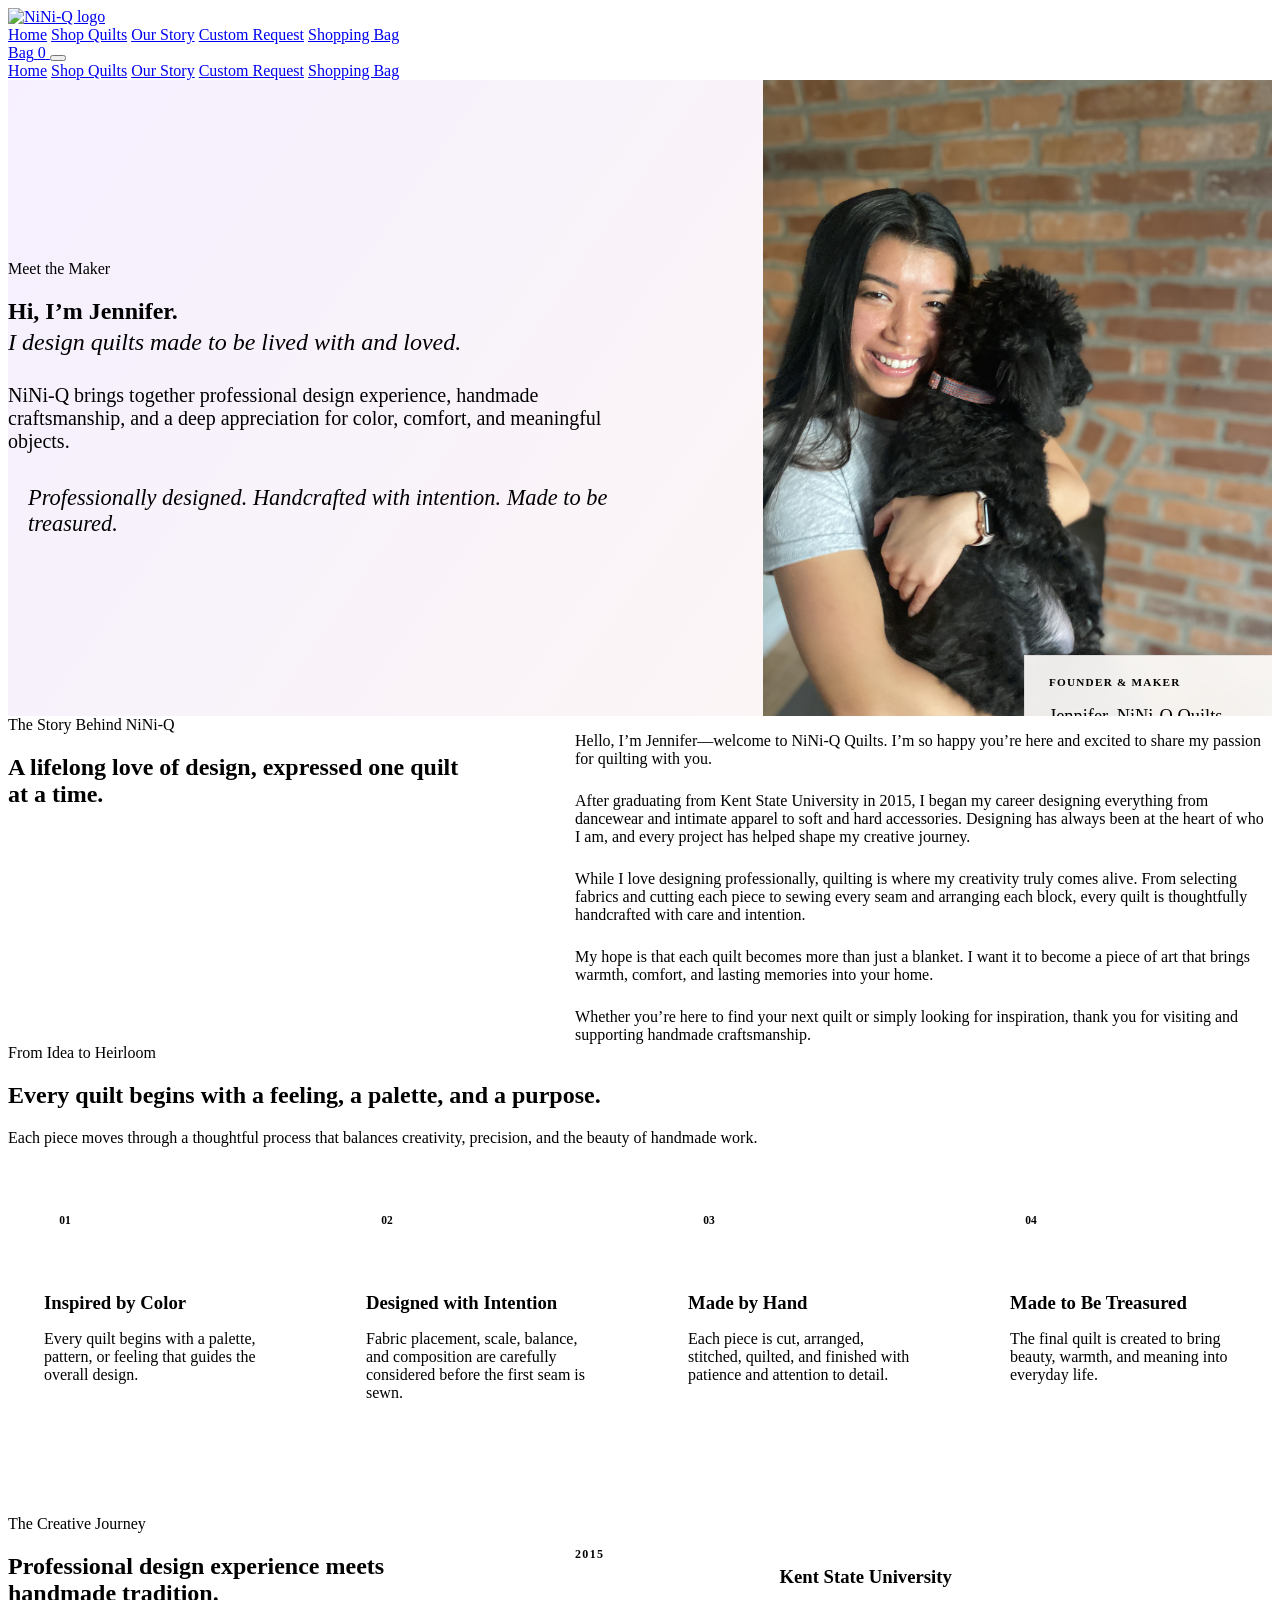
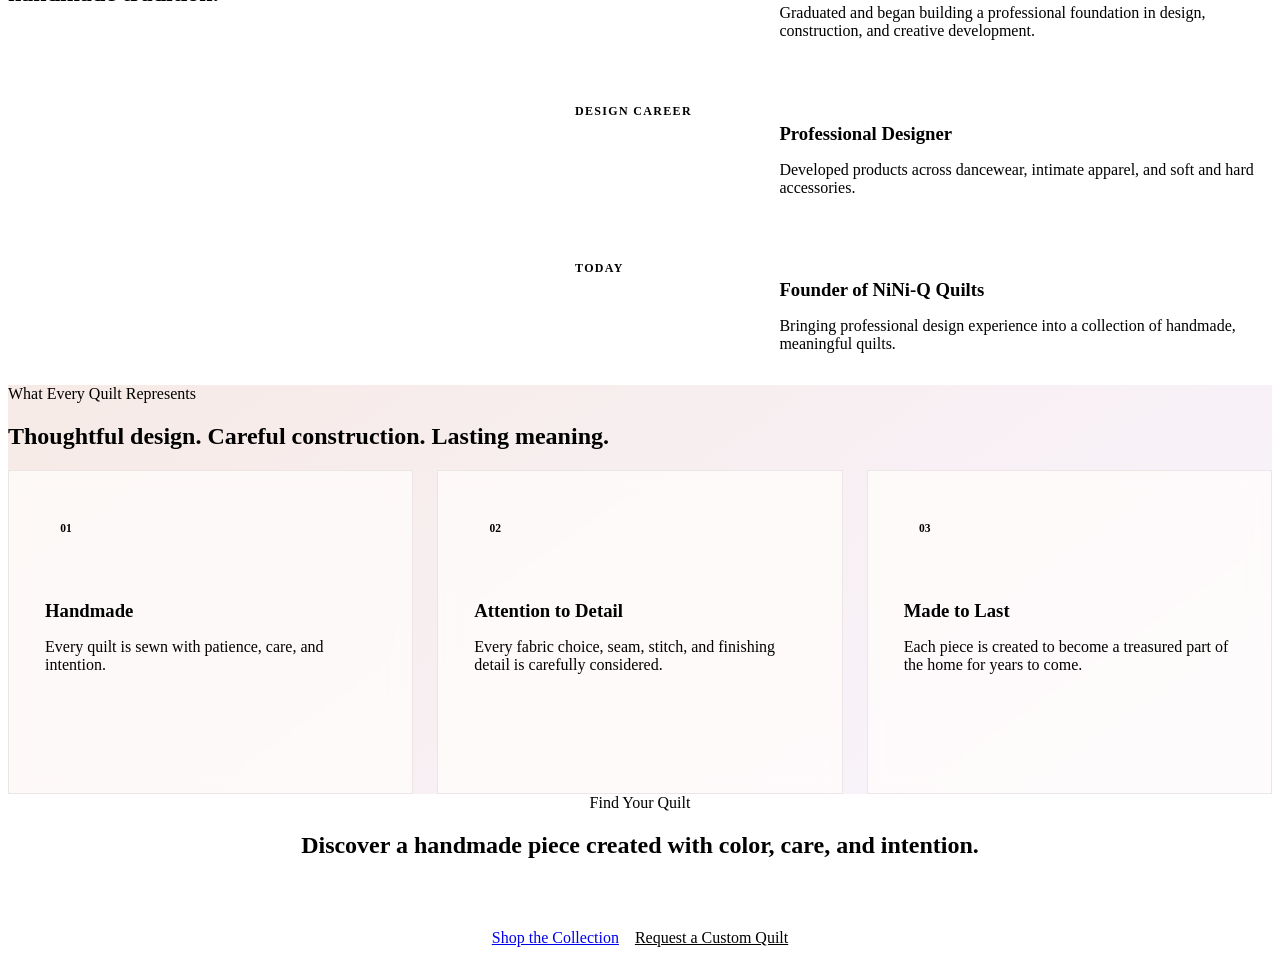
==== NiNiQ_about.html @ 5ed2defe "Add files via upload" ====
<!DOCTYPE html>
<html lang="en">

<head>

  <meta charset="utf-8">
  <meta name="viewport" content="width=device-width, initial-scale=1">

  <title>Our Story | NiNi-Q Quilts</title>

  <!-- Google Fonts -->

  <link rel="preconnect" href="https://fonts.googleapis.com">
  <link rel="preconnect" href="https://fonts.gstatic.com" crossorigin>

  <link
    href="https://fonts.googleapis.com/css2?family=DM+Sans:wght@400;500;600&family=Playfair+Display:ital,wght@0,500;0,600;1,500&display=swap"
    rel="stylesheet">

  <!-- Stylesheets -->

  <link href="NiNiQ_global_css.css" rel="stylesheet">
  <link href="NiNiQ_about_css.css" rel="stylesheet">

  <!-- JavaScript -->

  <script src="NiNiQ_global_js.js" defer></script>

</head>

<body>

  <!-- ================================
       HEADER
  ================================= -->

  <header class="site-header">

    <div class="header-container">

      <a href="index.html" class="brand-logo" aria-label="NiNi-Q home">
        <img src="logo.65.PNG" alt="NiNi-Q logo">
      </a>

      <nav class="desktop-nav" aria-label="Main navigation">

        <a href="index.html">Home</a>
        <a href="NiNiQ_quilts.html">Shop Quilts</a>
        <a href="NiNiQ_about.html">Our Story</a>
        <a href="NiNiQ_custom.html">Custom Request</a>
        <a href="NiNiQ_cart.html">Shopping Bag</a>

      </nav>

      <div class="header-actions">

        <a href="NiNiQ_cart.html" class="cart-link" aria-label="View shopping bag">
          <span>Bag</span>
          <span class="cart-count">0</span>
        </a>

        <button type="button" class="menu-button" aria-label="Open navigation menu" aria-expanded="false">
          <span></span>
          <span></span>
        </button>

      </div>

    </div>

    <nav class="mobile-nav" aria-label="Mobile navigation">

      <a href="index.html">Home</a>
      <a href="NiNiQ_quilts.html">Shop Quilts</a>
      <a href="NiNiQ_about.html">Our Story</a>
      <a href="NiNiQ_custom.html">Custom Request</a>
      <a href="NiNiQ_cart.html">Shopping Bag</a>

    </nav>

  </header>


  <main>

    <!-- ================================
         ABOUT HERO
    ================================= -->

    <section class="about-hero">

      <div class="container about-hero-layout">

        <div class="about-hero-content reveal">

          <span class="eyebrow">Meet the Maker</span>

          <h1>
            Hi, I’m Jennifer.
            <em>I design quilts made to be lived with and loved.</em>
          </h1>

          <p class="about-hero-intro">
            NiNi-Q brings together professional design experience, handmade
            craftsmanship, and a deep appreciation for color, comfort, and
            meaningful objects.
          </p>

          <p class="about-signature">
            Professionally designed. Handcrafted with intention.
            Made to be treasured.
          </p>

        </div>

        <div class="about-hero-image reveal">

          <div class="about-image-frame">

            <img src="Jenny_Bio_Pic.jpg" alt="Jennifer, founder and designer of NiNi-Q Quilts">

          </div>

          <div class="about-image-caption">

            <span>Founder &amp; Maker</span>
            <p>Jennifer, NiNi-Q Quilts</p>

          </div>

        </div>

      </div>

    </section>


    <!-- ================================
         FOUNDER STORY
    ================================= -->

    <section class="founder-story page-section">

      <div class="container founder-story-layout">

        <div class="founder-story-heading reveal">

          <span class="eyebrow">The Story Behind NiNi-Q</span>

          <h2>
            A lifelong love of design, expressed one quilt at a time.
          </h2>

        </div>

        <div class="founder-story-copy reveal">

          <p class="lead-text">
            Hello, I’m Jennifer—welcome to NiNi-Q Quilts. I’m so happy
            you’re here and excited to share my passion for quilting with you.
          </p>

          <p>
            After graduating from Kent State University in 2015, I began my
            career designing everything from dancewear and intimate apparel
            to soft and hard accessories. Designing has always been at the
            heart of who I am, and every project has helped shape my creative
            journey.
          </p>

          <p>
            While I love designing professionally, quilting is where my
            creativity truly comes alive. From selecting fabrics and cutting
            each piece to sewing every seam and arranging each block, every
            quilt is thoughtfully handcrafted with care and intention.
          </p>

          <p>
            My hope is that each quilt becomes more than just a blanket. I
            want it to become a piece of art that brings warmth, comfort, and
            lasting memories into your home.
          </p>

          <p>
            Whether you’re here to find your next quilt or simply looking for
            inspiration, thank you for visiting and supporting handmade
            craftsmanship.
          </p>

        </div>

      </div>

    </section>


    <!-- ================================
         CREATIVE PROCESS
    ================================= -->

    <section class="creative-process page-section">

      <div class="container">

        <div class="section-heading reveal">

          <span class="eyebrow">From Idea to Heirloom</span>

          <h2>
            Every quilt begins with a feeling, a palette, and a purpose.
          </h2>

          <p class="lead-text">
            Each piece moves through a thoughtful process that balances
            creativity, precision, and the beauty of handmade work.
          </p>

        </div>

        <div class="process-grid">

          <article class="process-card reveal">

            <span class="process-number">01</span>

            <h3>Inspired by Color</h3>

            <p>
              Every quilt begins with a palette, pattern, or feeling that
              guides the overall design.
            </p>

          </article>

          <article class="process-card reveal">

            <span class="process-number">02</span>

            <h3>Designed with Intention</h3>

            <p>
              Fabric placement, scale, balance, and composition are carefully
              considered before the first seam is sewn.
            </p>

          </article>

          <article class="process-card reveal">

            <span class="process-number">03</span>

            <h3>Made by Hand</h3>

            <p>
              Each piece is cut, arranged, stitched, quilted, and finished
              with patience and attention to detail.
            </p>

          </article>

          <article class="process-card reveal">

            <span class="process-number">04</span>

            <h3>Made to Be Treasured</h3>

            <p>
              The final quilt is created to bring beauty, warmth, and meaning
              into everyday life.
            </p>

          </article>

        </div>

      </div>

    </section>


    <!-- ================================
         CREATIVE JOURNEY
    ================================= -->

    <section class="journey page-section">

      <div class="container journey-layout">

        <div class="journey-heading reveal">

          <span class="eyebrow">The Creative Journey</span>

          <h2>
            Professional design experience meets handmade tradition.
          </h2>

        </div>

        <div class="timeline">

          <article class="timeline-item reveal">

            <span class="timeline-year">2015</span>

            <div>

              <h3>Kent State University</h3>

              <p>
                Graduated and began building a professional foundation in
                design, construction, and creative development.
              </p>

            </div>

          </article>

          <article class="timeline-item reveal">

            <span class="timeline-year">Design Career</span>

            <div>

              <h3>Professional Designer</h3>

              <p>
                Developed products across dancewear, intimate apparel, and
                soft and hard accessories.
              </p>

            </div>

          </article>

          <article class="timeline-item reveal">

            <span class="timeline-year">Today</span>

            <div>

              <h3>Founder of NiNi-Q Quilts</h3>

              <p>
                Bringing professional design experience into a collection of
                handmade, meaningful quilts.
              </p>

            </div>

          </article>

        </div>

      </div>

    </section>


    <!-- ================================
         VALUES
    ================================= -->

    <section class="values page-section">

      <div class="container">

        <div class="section-heading reveal">

          <span class="eyebrow">What Every Quilt Represents</span>

          <h2>
            Thoughtful design. Careful construction. Lasting meaning.
          </h2>

        </div>

        <div class="value-grid">

          <article class="value-card reveal">

            <span class="value-mark">01</span>

            <h3>Handmade</h3>

            <p>
              Every quilt is sewn with patience, care, and intention.
            </p>

          </article>

          <article class="value-card reveal">

            <span class="value-mark">02</span>

            <h3>Attention to Detail</h3>

            <p>
              Every fabric choice, seam, stitch, and finishing detail is
              carefully considered.
            </p>

          </article>

          <article class="value-card reveal">

            <span class="value-mark">03</span>

            <h3>Made to Last</h3>

            <p>
              Each piece is created to become a treasured part of the home
              for years to come.
            </p>

          </article>

        </div>

      </div>

    </section>


    <!-- ================================
         CLOSING CTA
    ================================= -->

    <section class="about-closing page-section">

      <div class="narrow-container reveal">

        <span class="eyebrow">Find Your Quilt</span>

        <h2>
          Discover a handmade piece created with color, care, and intention.
        </h2>

        <p class="lead-text">
          Explore the current collection or begin a conversation about
          creating something personal.
        </p>

        <div class="about-closing-actions">

          <a href="NiNiQ_quilts.html" class="button">
            Shop the Collection
          </a>

          <a href="NiNiQ_custom.html" class="button button-secondary">
            Request a Custom Quilt
          </a>

        </div>

      </div>

    </section>

  </main>

</body>

</html>
---- NiNiQ_about_css.css ----
/* ==================================================
   ABOUT PAGE
================================================== */


/* ==================================================
   ABOUT HERO
================================================== */

.about-hero {
  overflow: hidden;
  padding:
    clamp(4rem, 8vw, 8rem) max(20px, calc((100vw - var(--page-width)) / 2));
  background:
    linear-gradient(125deg,
      rgba(241, 233, 255, 0.7),
      rgba(255, 247, 241, 0.92));
}

.about-hero-layout {
  display: grid;
  align-items: center;
  gap: clamp(3rem, 8vw, 8rem);
  grid-template-columns: minmax(0, 1fr) minmax(320px, 0.78fr);
}

.about-hero-content {
  max-width: 760px;
}

.about-hero h1 {
  margin-bottom: 1.75rem;
}

.about-hero h1 em {
  display: block;
  margin-top: 0.25rem;
  color: var(--color-coral-dark);
  font-weight: 500;
}

.about-hero-intro {
  max-width: 650px;
  margin-bottom: 2rem;
  font-size: clamp(1.05rem, 1.7vw, 1.25rem);
}

.about-signature {
  max-width: 580px;
  margin-bottom: 0;
  padding-left: 1.25rem;
  border-left: 2px solid var(--color-coral);
  color: var(--color-text);
  font-family: var(--font-heading);
  font-size: clamp(1.1rem, 2vw, 1.4rem);
  font-style: italic;
}

.about-hero-image {
  position: relative;
  max-width: 520px;
  justify-self: end;
}

.about-image-frame {
  overflow: hidden;
  border-radius: var(--radius-large);
  background: var(--color-surface-soft);
  box-shadow: var(--shadow-hover);
}

.about-image-frame img {
  display: block;
  width: 100%;
  aspect-ratio: 4 / 5;
  object-fit: cover;
}

.about-image-caption {
  position: absolute;
  right: -2rem;
  bottom: -2rem;
  min-width: 230px;
  padding: 1.25rem 1.5rem;
  border: 1px solid rgba(74, 58, 50, 0.1);
  border-radius: var(--radius-medium);
  background: rgba(255, 253, 251, 0.92);
  box-shadow: var(--shadow-soft);
  backdrop-filter: blur(12px);
}

.about-image-caption span {
  display: block;
  margin-bottom: 0.3rem;
  color: var(--color-coral-dark);
  font-size: 0.7rem;
  font-weight: 700;
  letter-spacing: 0.11em;
  text-transform: uppercase;
}

.about-image-caption p {
  margin-bottom: 0;
  color: var(--color-text);
  font-family: var(--font-heading);
  font-size: 1.15rem;
}


/* ==================================================
   FOUNDER STORY
================================================== */

.founder-story {
  background: var(--color-background);
}

.founder-story-layout {
  display: grid;
  align-items: start;
  gap: clamp(3rem, 8vw, 8rem);
  grid-template-columns: minmax(280px, 0.8fr) minmax(0, 1.2fr);
}

.founder-story-heading {
  position: sticky;
  top: 140px;
}

.founder-story-heading h2 {
  margin-bottom: 0;
}

.founder-story-copy {
  max-width: 720px;
}

.founder-story-copy p {
  margin-bottom: 1.5rem;
}

.founder-story-copy p:last-child {
  margin-bottom: 0;
}


/* ==================================================
   CREATIVE PROCESS
================================================== */

.creative-process {
  background: var(--color-surface-soft);
}

.process-grid {
  display: grid;
  gap: 1.5rem;
  grid-template-columns: repeat(4, minmax(0, 1fr));
}

.process-card {
  min-height: 280px;
  padding: clamp(1.5rem, 3vw, 2.25rem);
  border: 1px solid var(--color-border);
  border-radius: var(--radius-large);
  background: var(--color-surface);
  box-shadow: var(--shadow-soft);
}

.process-number,
.value-mark {
  display: inline-flex;
  width: 42px;
  height: 42px;
  align-items: center;
  justify-content: center;
  margin-bottom: 2rem;
  border: 1px solid var(--color-border);
  border-radius: 50%;
  color: var(--color-coral-dark);
  font-size: 0.72rem;
  font-weight: 700;
}

.process-card h3 {
  margin-bottom: 1rem;
}


/* ==================================================
   CREATIVE JOURNEY
================================================== */

.journey {
  background: var(--color-background);
}

.journey-layout {
  display: grid;
  align-items: start;
  gap: clamp(3rem, 8vw, 8rem);
  grid-template-columns: minmax(280px, 0.8fr) minmax(0, 1.2fr);
}

.timeline {
  border-top: 1px solid var(--color-border);
}

.timeline-item {
  display: grid;
  gap: 2rem;
  grid-template-columns: minmax(110px, 0.35fr) minmax(0, 1fr);
  padding-block: 2rem;
  border-bottom: 1px solid var(--color-border);
}

.timeline-year {
  color: var(--color-coral-dark);
  font-size: 0.75rem;
  font-weight: 700;
  letter-spacing: 0.11em;
  text-transform: uppercase;
}

.timeline-item h3 {
  margin-bottom: 0.65rem;
}

.timeline-item p {
  margin-bottom: 0;
}


/* ==================================================
   VALUES
================================================== */

.values {
  background:
    linear-gradient(145deg,
      rgba(235, 205, 195, 0.42),
      rgba(241, 233, 255, 0.48));
}

.value-grid {
  display: grid;
  gap: 1.5rem;
  grid-template-columns: repeat(3, minmax(0, 1fr));
}

.value-card {
  min-height: 250px;
  padding: clamp(1.5rem, 3vw, 2.25rem);
  border: 1px solid rgba(74, 58, 50, 0.1);
  border-radius: var(--radius-large);
  background: rgba(255, 253, 251, 0.78);
  backdrop-filter: blur(10px);
}

.value-card h3 {
  margin-bottom: 1rem;
}


/* ==================================================
   CLOSING CTA
================================================== */

.about-closing {
  background: var(--color-text);
  color: var(--color-white);
  text-align: center;
}

.about-closing .eyebrow {
  color: var(--color-coral-light);
}

.about-closing h2 {
  margin-inline: auto;
  color: var(--color-white);
}

.about-closing .lead-text {
  margin-right: auto;
  margin-bottom: 2rem;
  margin-left: auto;
  color: rgba(255, 255, 255, 0.76);
}

.about-closing-actions {
  display: flex;
  flex-wrap: wrap;
  justify-content: center;
  gap: 1rem;
}

.about-closing .button-secondary {
  border-color: rgba(255, 255, 255, 0.45);
  color: var(--color-white);
}

.about-closing .button-secondary:hover {
  border-color: var(--color-white);
  background: var(--color-white);
  color: var(--color-text);
}


/* ==================================================
   RESPONSIVE ABOUT PAGE
================================================== */

@media (max-width: 1000px) {
  .process-grid {
    grid-template-columns: repeat(2, minmax(0, 1fr));
  }
}

@media (max-width: 900px) {

  .about-hero-layout,
  .founder-story-layout,
  .journey-layout {
    grid-template-columns: 1fr;
  }

  .about-hero-image {
    justify-self: start;
  }

  .founder-story-heading {
    position: static;
  }
}

@media (max-width: 680px) {
  .about-hero h1 em {
    display: inline;
  }

  .about-image-caption {
    position: relative;
    right: auto;
    bottom: auto;
    width: calc(100% - 2rem);
    margin: -1rem auto 0;
  }

  .process-grid,
  .value-grid {
    grid-template-columns: 1fr;
  }

  .process-card,
  .value-card {
    min-height: auto;
  }

  .timeline-item {
    gap: 0.75rem;
    grid-template-columns: 1fr;
  }

  .about-closing-actions {
    align-items: stretch;
    flex-direction: column;
  }

  .about-closing-actions .button {
    width: 100%;
  }
}
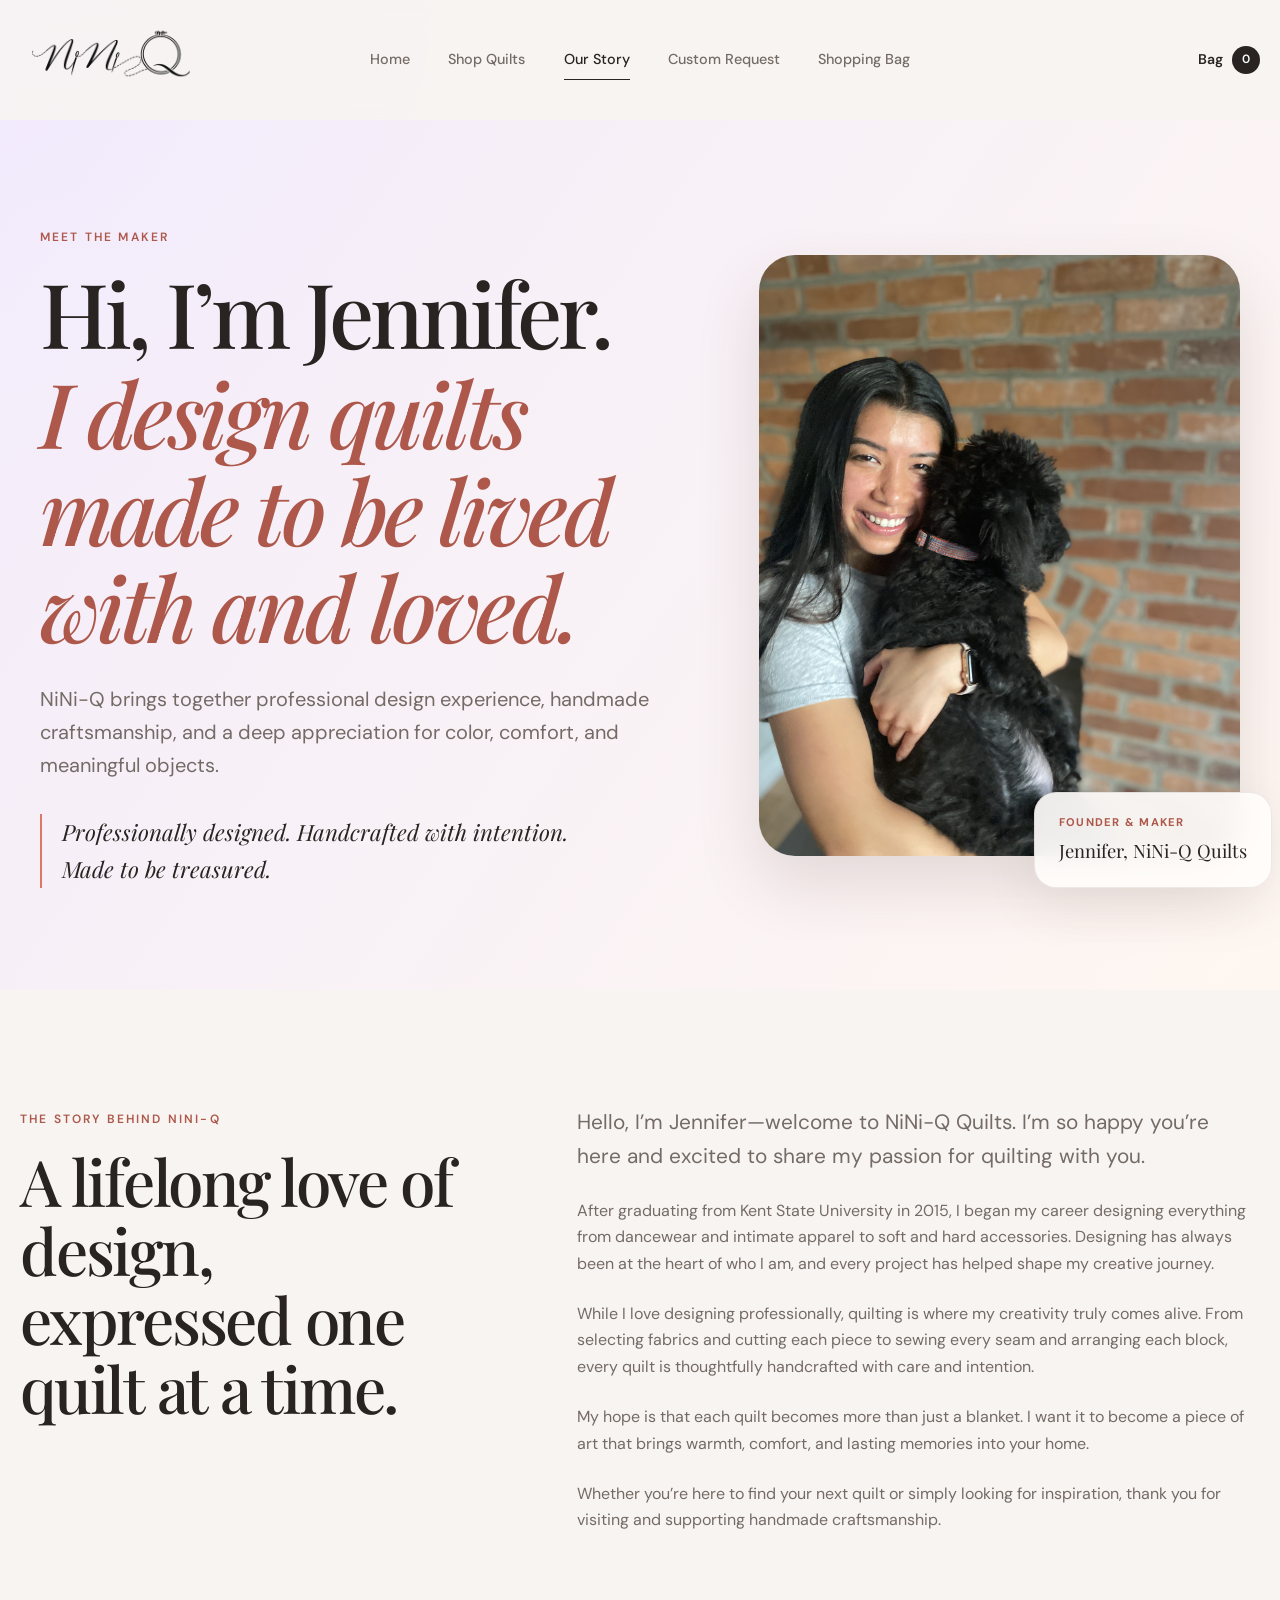
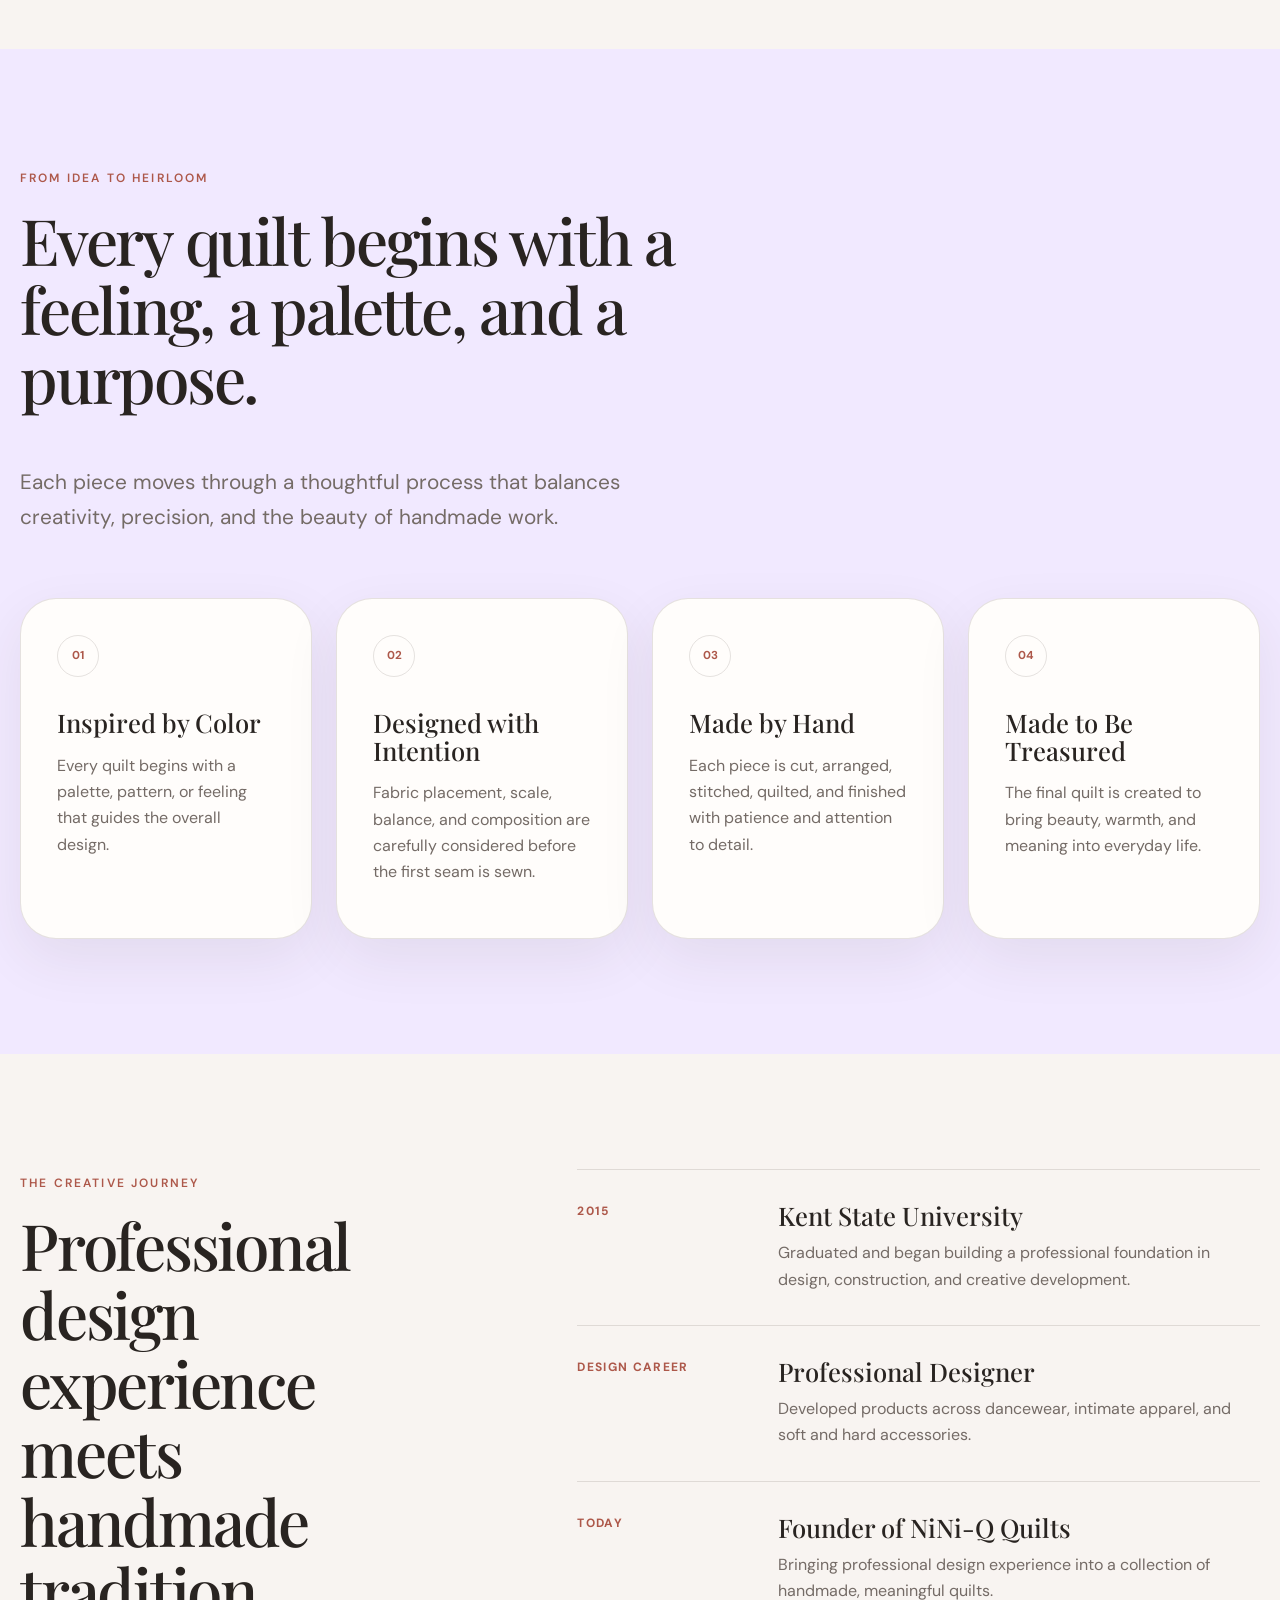
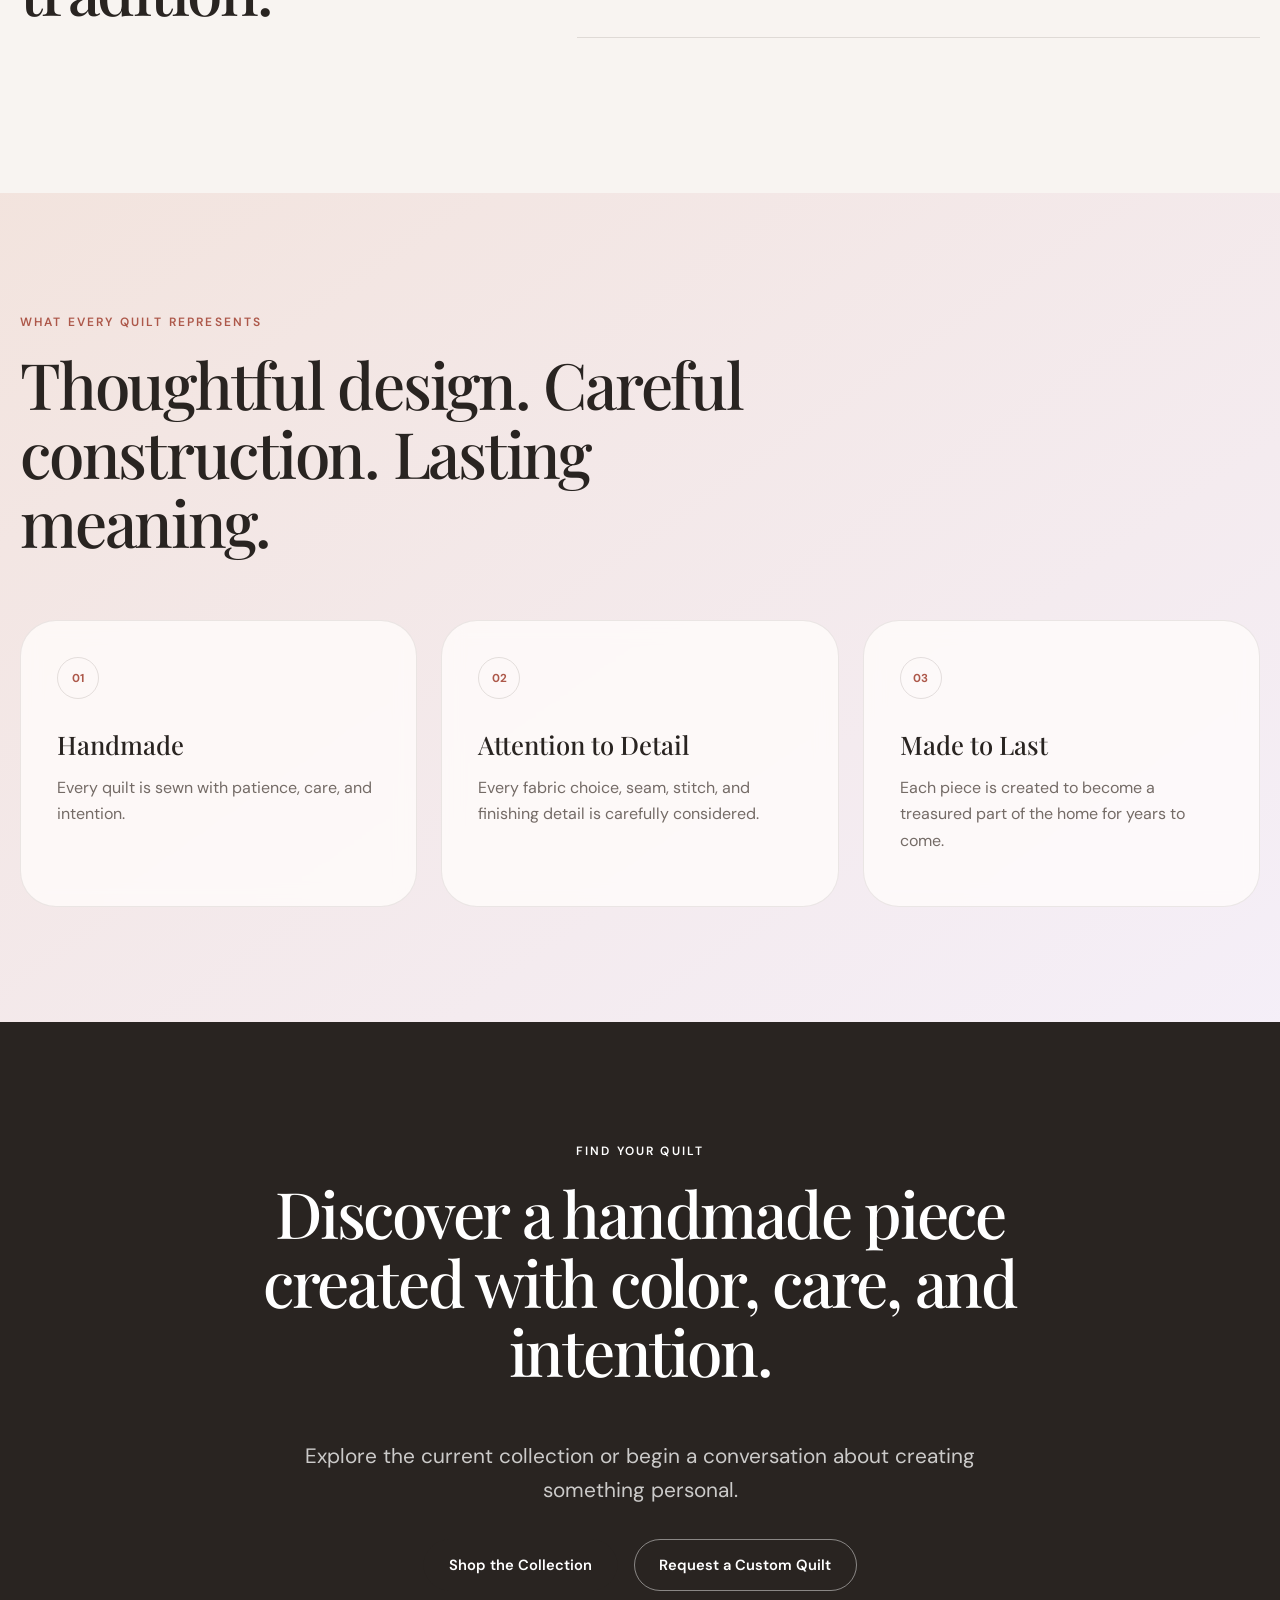
==== commit 70853983: "Add files via upload" ====
--- a/NiNiQ_about.html
+++ b/NiNiQ_about.html
@@ -39,7 +39,7 @@
     <div class="header-container">
 
       <a href="index.html" class="brand-logo" aria-label="NiNi-Q home">
-        <img src="logo.65.PNG" alt="NiNi-Q logo">
+        <img src="logo.65.png" alt="NiNi-Q logo">
       </a>
 
       <nav class="desktop-nav" aria-label="Main navigation">
--- a/NiNiQ_global_css.css
+++ b/NiNiQ_global_css.css
@@ -0,0 +1,491 @@
+/* ==================================================
+   NINIQ GLOBAL DESIGN SYSTEM
+================================================== */
+
+:root {
+  --color-background: #f8f4f1;
+  --color-surface: #fffdfb;
+  --color-surface-soft: #f1e9ff;
+  --color-blush: #ebcdc3;
+  --color-coral: #d97968;
+  --color-coral-dark: #ad584a;
+  --color-text: #292421;
+  --color-muted: #746b66;
+  --color-border: rgba(74, 58, 50, 0.14);
+  --color-white: #ffffff;
+
+  --font-heading: "Playfair Display", Georgia, serif;
+  --font-body: "DM Sans", Arial, sans-serif;
+
+  --page-width: 1240px;
+  --section-space: clamp(4.5rem, 9vw, 8rem);
+
+  --radius-small: 12px;
+  --radius-medium: 22px;
+  --radius-large: 36px;
+  --radius-pill: 999px;
+
+  --shadow-soft: 0 20px 55px rgba(68, 47, 39, 0.08);
+  --shadow-hover: 0 28px 65px rgba(68, 47, 39, 0.14);
+
+  --transition: 260ms ease;
+}
+
+* {
+  box-sizing: border-box;
+}
+
+html {
+  scroll-behavior: smooth;
+}
+
+body {
+  margin: 0;
+  min-height: 100vh;
+  background:
+    radial-gradient(circle at top left,
+      rgba(241, 233, 255, 0.65),
+      transparent 34rem),
+    var(--color-background);
+  color: var(--color-text);
+  font-family: var(--font-body);
+  font-size: 1rem;
+  line-height: 1.65;
+  -webkit-font-smoothing: antialiased;
+}
+
+body.menu-open {
+  overflow: hidden;
+}
+
+main {
+  overflow: hidden;
+}
+
+img {
+  display: block;
+  max-width: 100%;
+}
+
+a {
+  color: inherit;
+  text-decoration: none;
+}
+
+button,
+input,
+textarea,
+select {
+  font: inherit;
+}
+
+button,
+a {
+  -webkit-tap-highlight-color: transparent;
+}
+
+h1,
+h2,
+h3,
+p {
+  margin-top: 0;
+}
+
+h1,
+h2,
+h3 {
+  font-family: var(--font-heading);
+  font-weight: 500;
+  line-height: 1.08;
+}
+
+h1 {
+  font-size: clamp(3rem, 7vw, 6.75rem);
+  letter-spacing: -0.045em;
+}
+
+h2 {
+  font-size: clamp(2.25rem, 5vw, 4.5rem);
+  letter-spacing: -0.035em;
+}
+
+h3 {
+  font-size: clamp(1.35rem, 2vw, 1.8rem);
+}
+
+p {
+  color: var(--color-muted);
+}
+
+::selection {
+  background: var(--color-surface-soft);
+  color: var(--color-text);
+}
+
+/* ==================================================
+   REUSABLE LAYOUT
+================================================== */
+
+.container {
+  width: min(calc(100% - 40px), var(--page-width));
+  margin-inline: auto;
+}
+
+.narrow-container {
+  width: min(calc(100% - 40px), 780px);
+  margin-inline: auto;
+}
+
+.page-section {
+  padding-block: var(--section-space);
+}
+
+.section-heading {
+  max-width: 760px;
+  margin-bottom: clamp(2.5rem, 5vw, 4.5rem);
+}
+
+.eyebrow {
+  display: inline-block;
+  margin-bottom: 1rem;
+  color: var(--color-coral-dark);
+  font-size: 0.75rem;
+  font-weight: 600;
+  letter-spacing: 0.18em;
+  text-transform: uppercase;
+}
+
+.lead-text {
+  max-width: 680px;
+  font-size: clamp(1.05rem, 1.8vw, 1.3rem);
+}
+
+.text-link {
+  display: inline-flex;
+  align-items: center;
+  gap: 0.55rem;
+  color: var(--color-text);
+  font-weight: 600;
+}
+
+.text-link::after {
+  content: "→";
+  transition: transform var(--transition);
+}
+
+.text-link:hover::after {
+  transform: translateX(5px);
+}
+
+
+/* ==================================================
+   BUTTONS
+================================================== */
+
+.button {
+  display: inline-flex;
+  min-height: 52px;
+  align-items: center;
+  justify-content: center;
+  gap: 0.65rem;
+  padding: 0.9rem 1.55rem;
+  border: 1px solid var(--color-text);
+  border-radius: var(--radius-pill);
+  background: var(--color-text);
+  color: var(--color-white);
+  font-family: var(--font-body);
+  font-size: 0.92rem;
+  font-weight: 600;
+  line-height: 1;
+  cursor: pointer;
+  transition:
+    transform var(--transition),
+    background-color var(--transition),
+    color var(--transition),
+    box-shadow var(--transition);
+}
+
+.button:hover {
+  transform: translateY(-2px);
+  background: var(--color-coral-dark);
+  border-color: var(--color-coral-dark);
+  box-shadow: 0 12px 30px rgba(68, 47, 39, 0.17);
+}
+
+.button:active {
+  transform: translateY(0);
+}
+
+.button-secondary {
+  background: transparent;
+  color: var(--color-text);
+}
+
+.button-secondary:hover {
+  background: var(--color-text);
+  border-color: var(--color-text);
+  color: var(--color-white);
+}
+
+.disabled-button {
+  opacity: 0.45;
+  cursor: not-allowed;
+}
+
+
+/* ==================================================
+   HEADER AND NAVIGATION
+================================================== */
+
+.site-header {
+  position: sticky;
+  z-index: 1000;
+  top: 0;
+  border-bottom: 1px solid transparent;
+  background: rgba(248, 244, 241, 0.78);
+  backdrop-filter: blur(18px);
+  transition:
+    background-color var(--transition),
+    border-color var(--transition),
+    box-shadow var(--transition);
+}
+
+.site-header.scrolled {
+  border-color: var(--color-border);
+  background: rgba(255, 253, 251, 0.92);
+  box-shadow: 0 10px 35px rgba(53, 39, 33, 0.05);
+}
+
+.header-container {
+  display: grid;
+  width: min(calc(100% - 40px), var(--page-width));
+  min-height: 84px;
+  align-items: center;
+  margin-inline: auto;
+  grid-template-columns: 1fr auto 1fr;
+}
+
+
+/* Brand Logo CSS*/
+
+
+.brand-logo img {
+  width: clamp(150px, 14vw, 190px);
+  height: auto;
+  display: block;
+  transition: transform var(--transition);
+}
+
+.brand-logo:hover img {
+  transform: scale(1.03);
+}
+
+
+/* Mobile Brand Logo CSS*/
+
+
+
+@media (max-width: 760px) {
+  .brand-logo img {
+    width: 105px;
+  }
+}
+
+
+
+
+.desktop-nav {
+  display: flex;
+  align-items: center;
+  justify-content: center;
+  gap: clamp(1.3rem, 3vw, 2.75rem);
+}
+
+.desktop-nav a {
+  position: relative;
+  padding-block: 0.5rem;
+  color: var(--color-muted);
+  font-size: 0.9rem;
+  font-weight: 500;
+  transition: color var(--transition);
+}
+
+.desktop-nav a::after {
+  position: absolute;
+  right: 0;
+  bottom: 0;
+  left: 0;
+  height: 1px;
+  background: var(--color-text);
+  content: "";
+  transform: scaleX(0);
+  transform-origin: right;
+  transition: transform var(--transition);
+}
+
+.desktop-nav a:hover,
+.desktop-nav a.active {
+  color: var(--color-text);
+}
+
+.desktop-nav a:hover::after,
+.desktop-nav a.active::after {
+  transform: scaleX(1);
+  transform-origin: left;
+}
+
+.header-actions {
+  display: flex;
+  align-items: center;
+  justify-self: end;
+  gap: 1rem;
+}
+
+.cart-link {
+  display: inline-flex;
+  align-items: center;
+  gap: 0.55rem;
+  font-size: 0.88rem;
+  font-weight: 600;
+}
+
+.cart-count {
+  display: inline-flex;
+  width: 28px;
+  height: 28px;
+  align-items: center;
+  justify-content: center;
+  border-radius: 50%;
+  background: var(--color-text);
+  color: var(--color-white);
+  font-size: 0.75rem;
+}
+
+.cart-count.bump {
+  animation: cart-bump 350ms ease;
+}
+
+.menu-button {
+  display: none;
+  width: 44px;
+  height: 44px;
+  padding: 0;
+  border: 0;
+  background: transparent;
+  cursor: pointer;
+}
+
+.menu-button span {
+  display: block;
+  width: 23px;
+  height: 1px;
+  margin: 6px auto;
+  background: var(--color-text);
+  transition:
+    transform var(--transition),
+    opacity var(--transition);
+}
+
+.menu-button.open span:first-child {
+  transform: translateY(3.5px) rotate(45deg);
+}
+
+.menu-button.open span:last-child {
+  transform: translateY(-3.5px) rotate(-45deg);
+}
+
+.mobile-nav {
+  display: none;
+}
+
+@keyframes cart-bump {
+  50% {
+    transform: scale(1.18);
+  }
+}
+
+
+/* ==================================================
+   MOBILE NAVIGATION
+================================================== */
+
+@media (max-width: 760px) {
+  .header-container {
+    min-height: 72px;
+    grid-template-columns: 1fr auto;
+  }
+
+  .desktop-nav {
+    display: none;
+  }
+
+  .menu-button {
+    display: block;
+  }
+
+  .mobile-nav {
+    display: grid;
+    max-height: 0;
+    padding-inline: 20px;
+    overflow: hidden;
+    opacity: 0;
+    transition:
+      max-height 400ms ease,
+      padding 400ms ease,
+      opacity 250ms ease;
+  }
+
+  .mobile-nav.open {
+    max-height: 450px;
+    padding-top: 1.5rem;
+    padding-bottom: 2rem;
+    border-top: 1px solid var(--color-border);
+    opacity: 1;
+  }
+
+  .mobile-nav a {
+    padding-block: 0.8rem;
+    font-family: var(--font-heading);
+    font-size: 1.65rem;
+  }
+
+  .cart-link>span:first-child {
+    display: none;
+  }
+}
+
+
+
+/* ==================================================
+   SCROLL REVEAL
+================================================== */
+
+.reveal {
+  opacity: 0;
+  transform: translateY(28px);
+  transition:
+    opacity 700ms ease,
+    transform 700ms ease;
+}
+
+.reveal.visible {
+  opacity: 1;
+  transform: translateY(0);
+}
+
+@media (prefers-reduced-motion: reduce) {
+
+  *,
+  *::before,
+  *::after {
+    scroll-behavior: auto !important;
+    animation-duration: 0.01ms !important;
+    animation-iteration-count: 1 !important;
+    transition-duration: 0.01ms !important;
+  }
+
+  .reveal {
+    opacity: 1;
+    transform: none;
+  }
+}
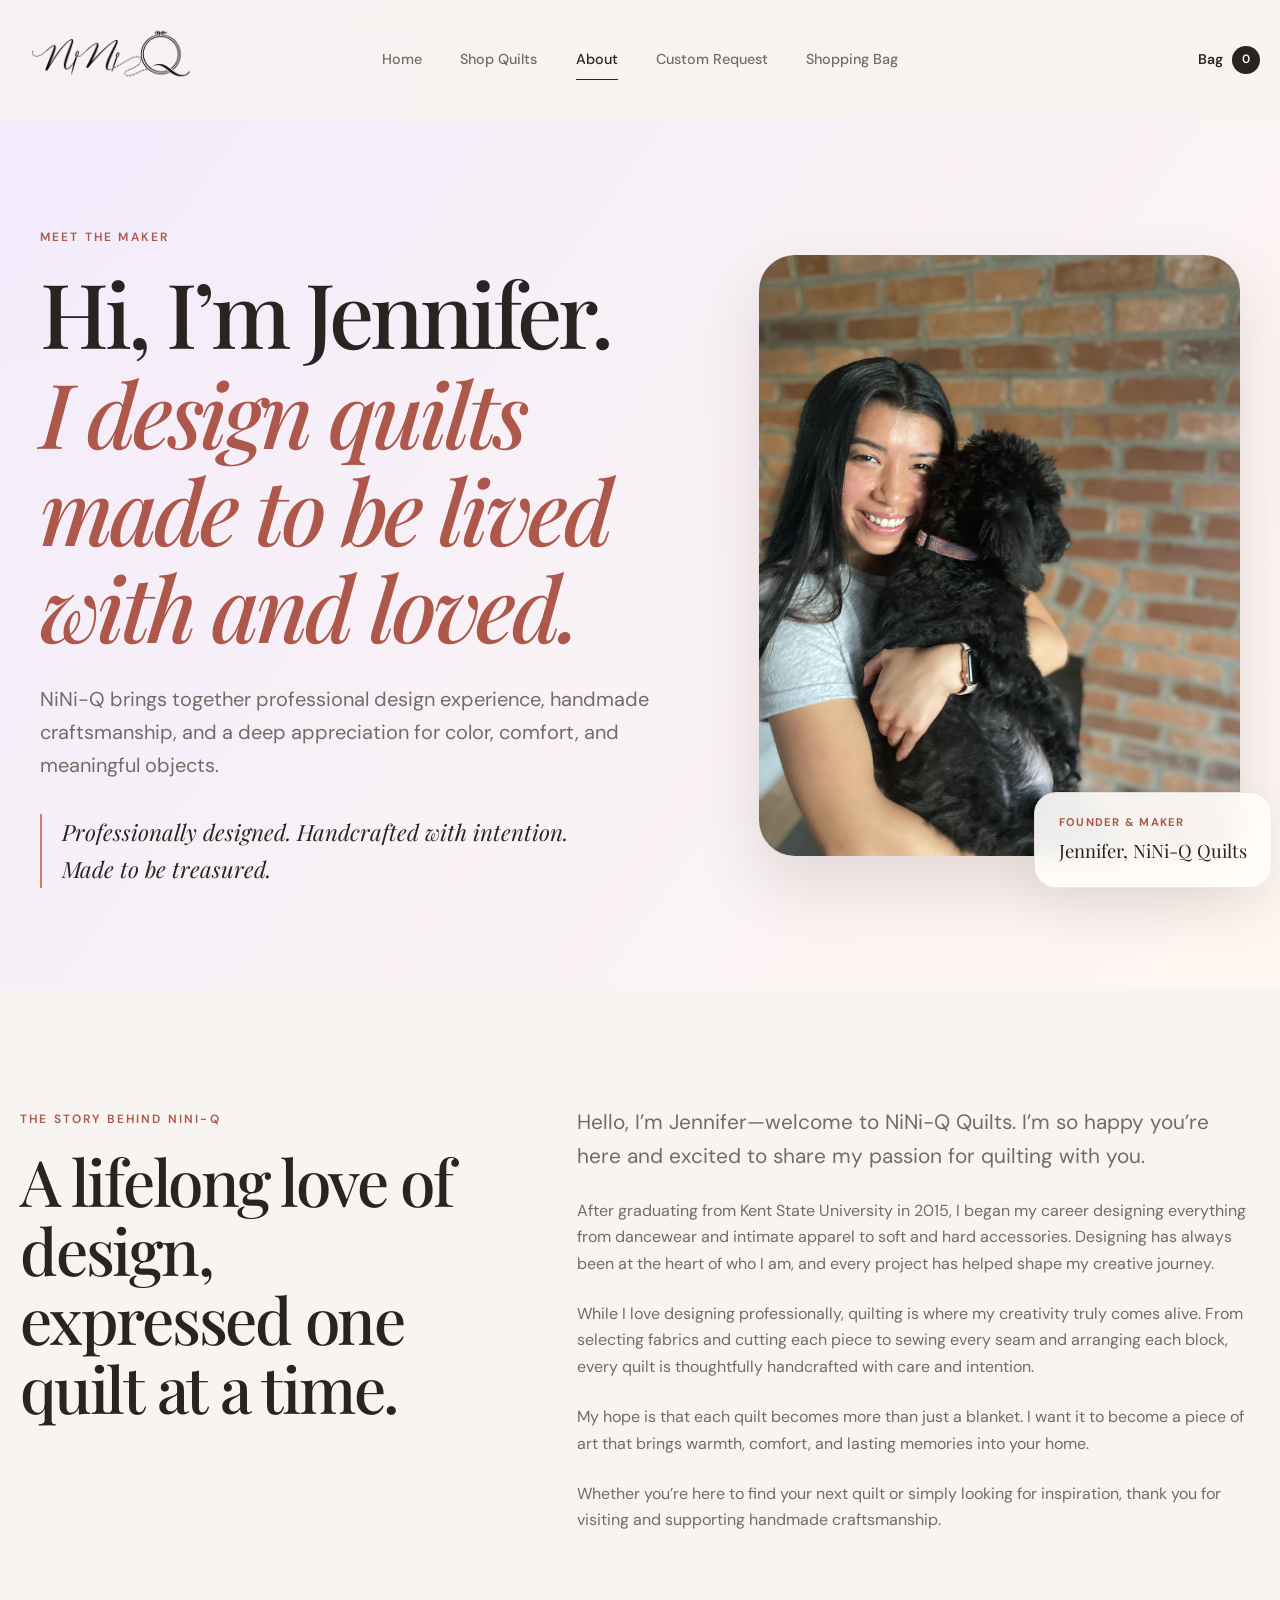
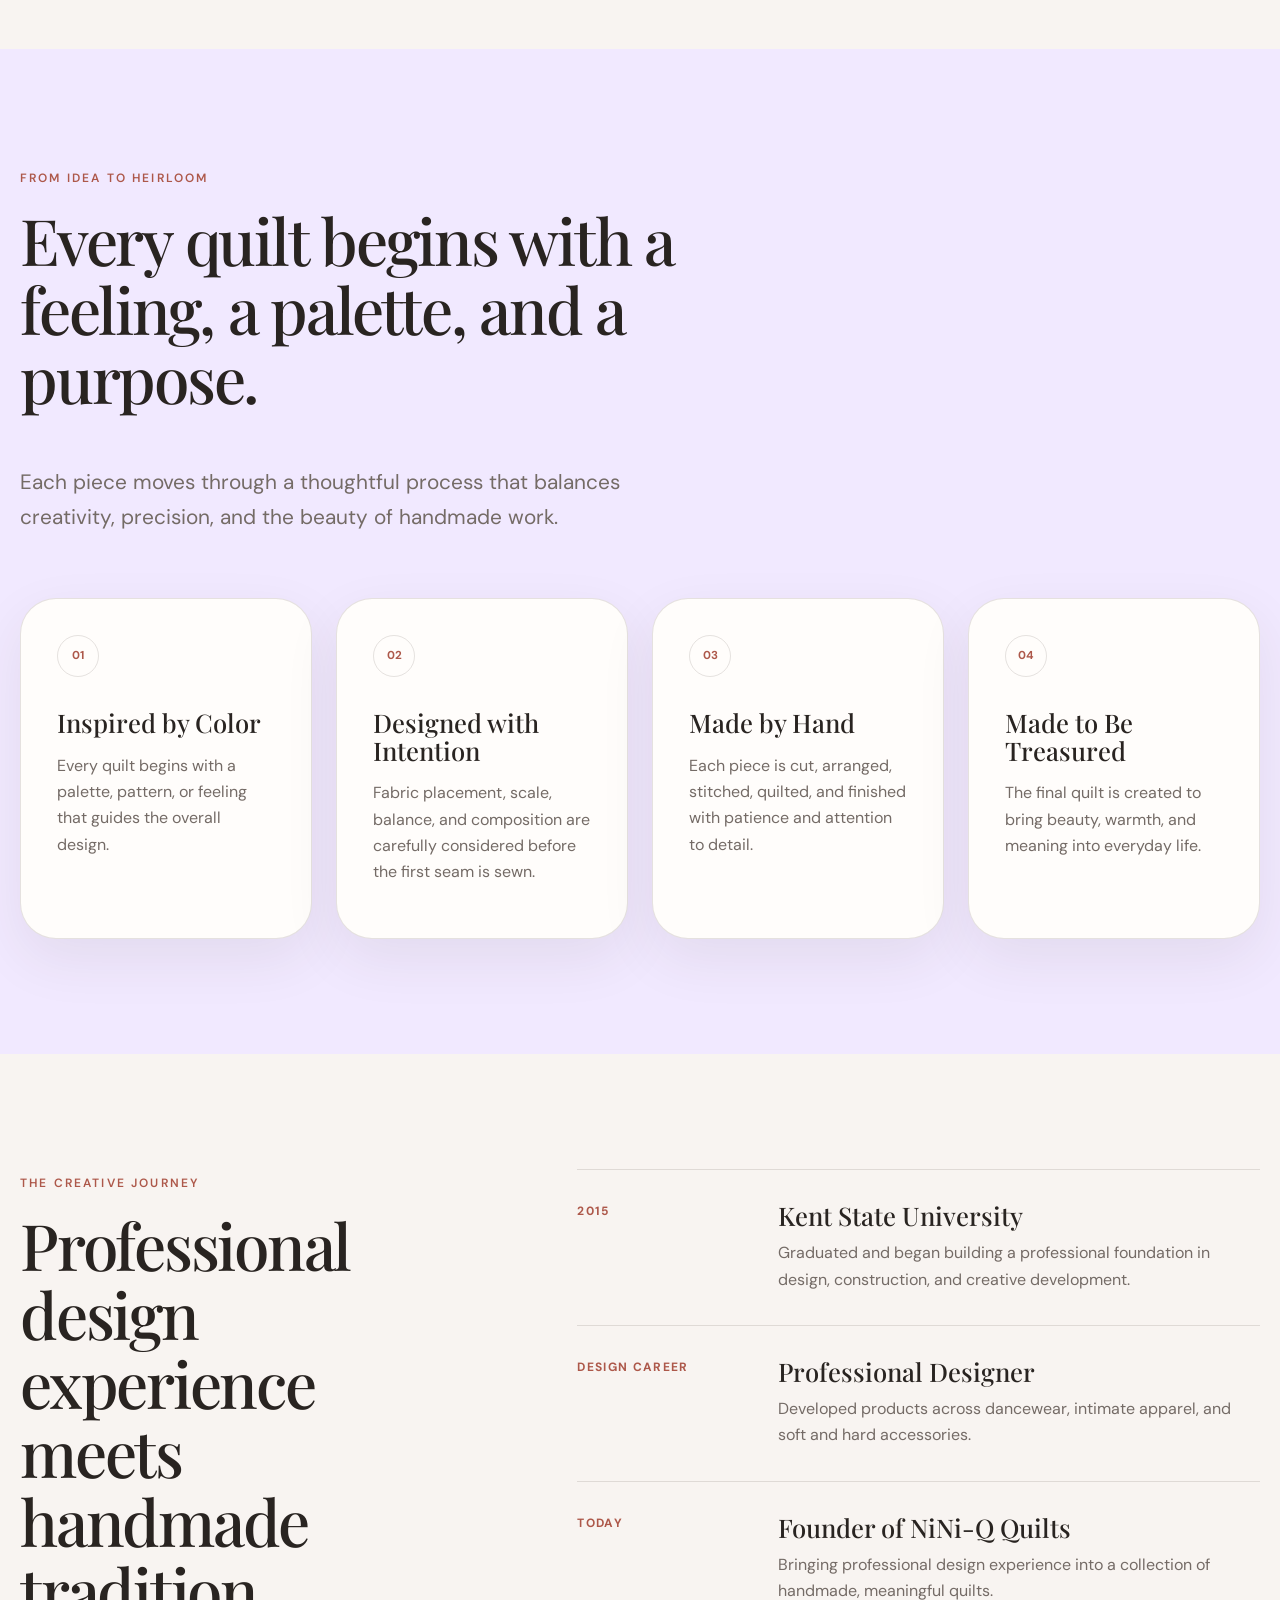
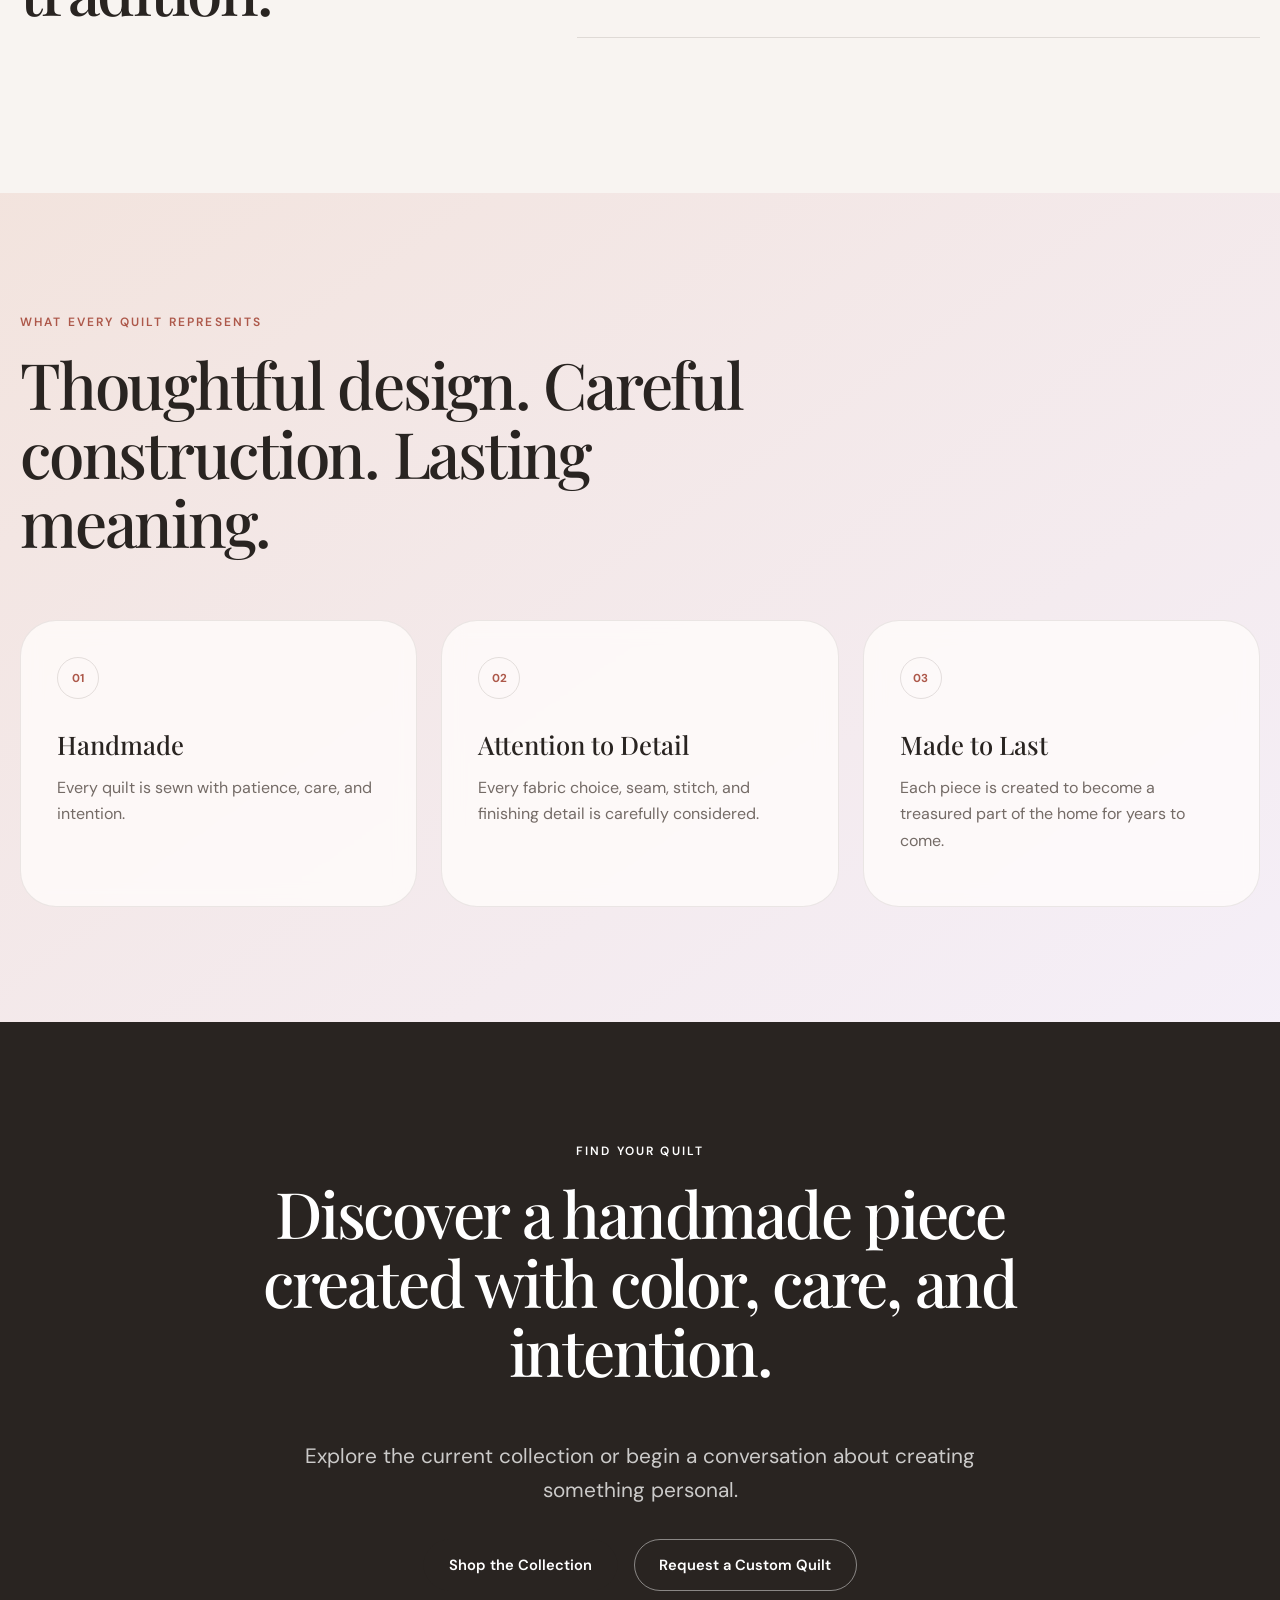
==== commit 2ecc7bcf: "Fix HTML encoding issues in NiNiQ_about.html" ====
--- a/NiNiQ_about.html
+++ b/NiNiQ_about.html
@@ -46,7 +46,7 @@
 
         <a href="index.html">Home</a>
         <a href="NiNiQ_quilts.html">Shop Quilts</a>
-        <a href="NiNiQ_about.html">Our Story</a>
+        <a href="NiNiQ_about.html">About</a>
         <a href="NiNiQ_custom.html">Custom Request</a>
         <a href="NiNiQ_cart.html">Shopping Bag</a>
 
@@ -460,4 +460,4 @@
 
 </body>
 
-</html>+</html>
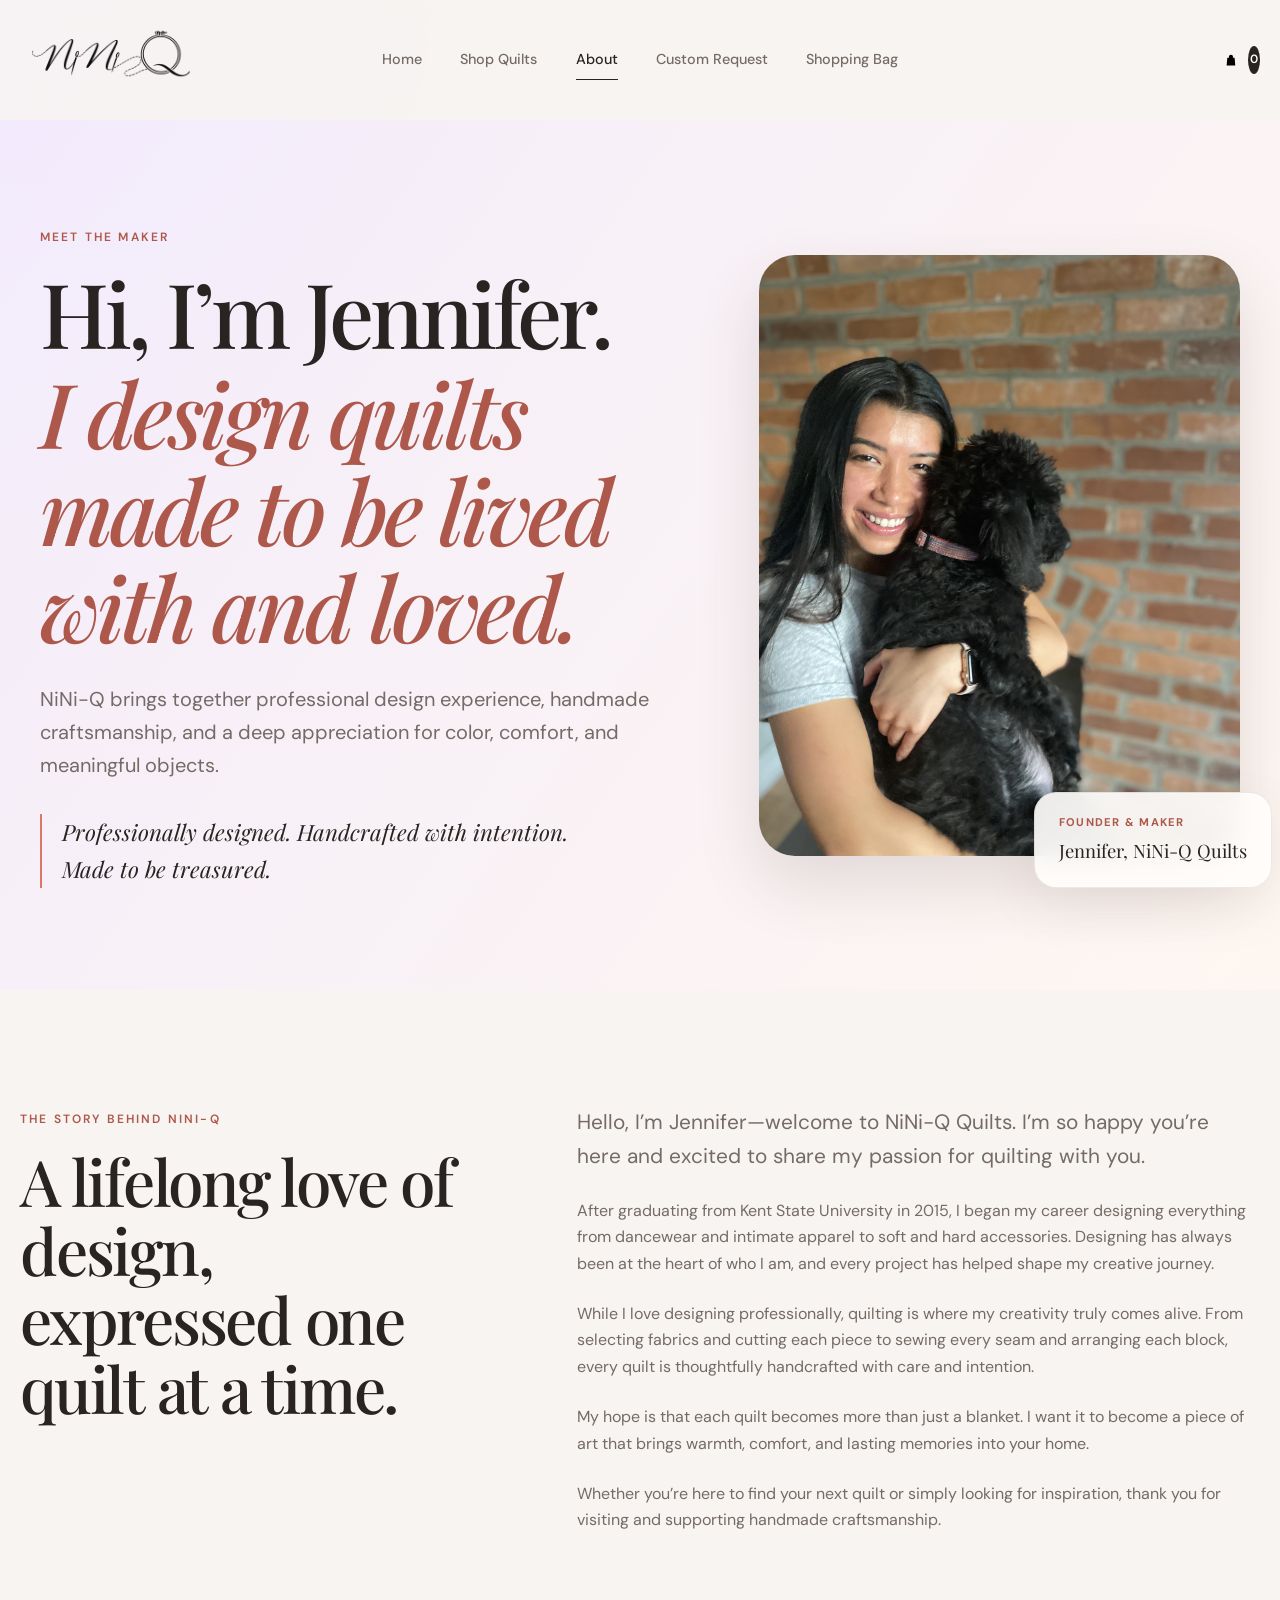
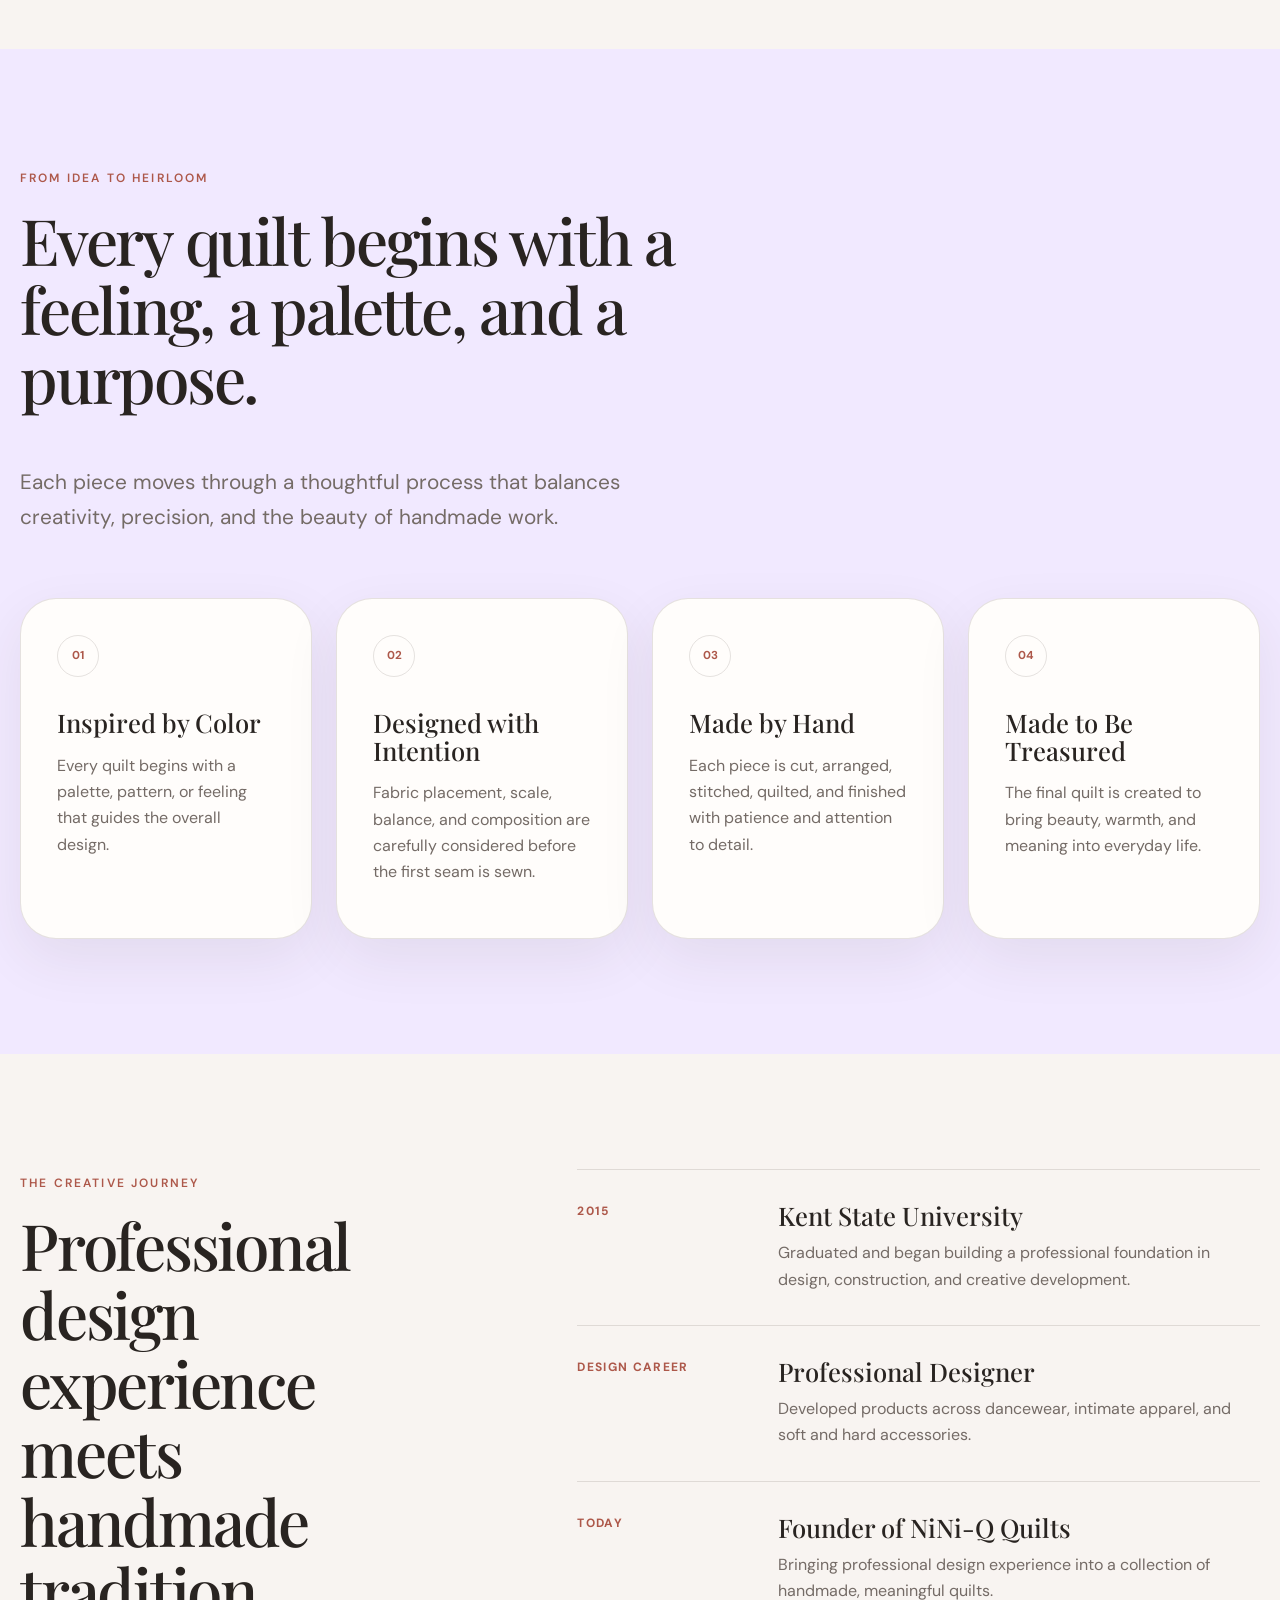
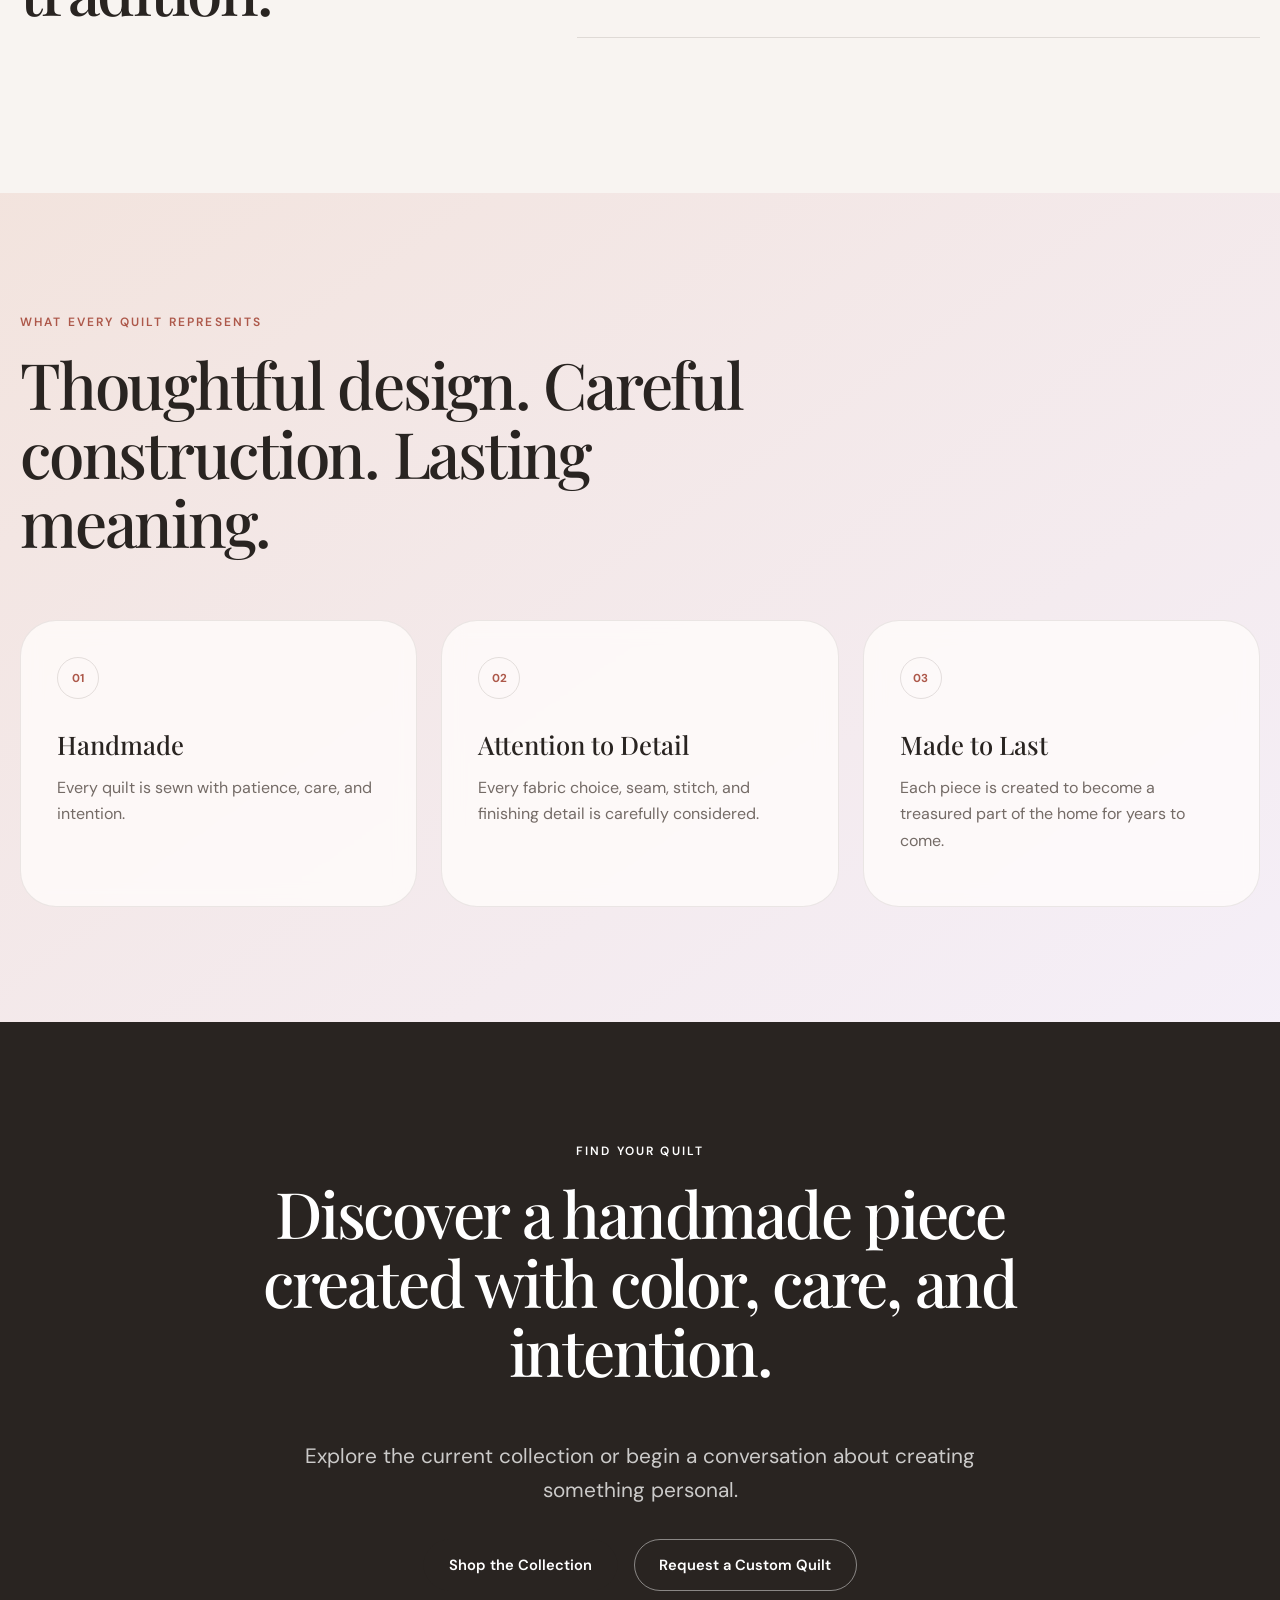
==== commit 91d47d1d: "Fix HTML formatting and update content" ====
--- a/NiNiQ_about.html
+++ b/NiNiQ_about.html
@@ -55,8 +55,23 @@
       <div class="header-actions">
 
         <a href="NiNiQ_cart.html" class="cart-link" aria-label="View shopping bag">
-          <span>Bag</span>
+
+          <svg
+            class="shopping-bag-icon"
+            viewBox="0 0 24 24"
+            aria-hidden="true"
+            >
+            <path
+              d="M6.5 8.5h11l1 12h-13l1-12Z"
+            ></path>
+        
+            <path
+              d="M9 9V6.75C9 5.23 10.34 4 12 4s3 1.23 3 2.75V9"
+            ></path>
+          </svg>
+        
           <span class="cart-count">0</span>
+      
         </a>
 
         <button type="button" class="menu-button" aria-label="Open navigation menu" aria-expanded="false">
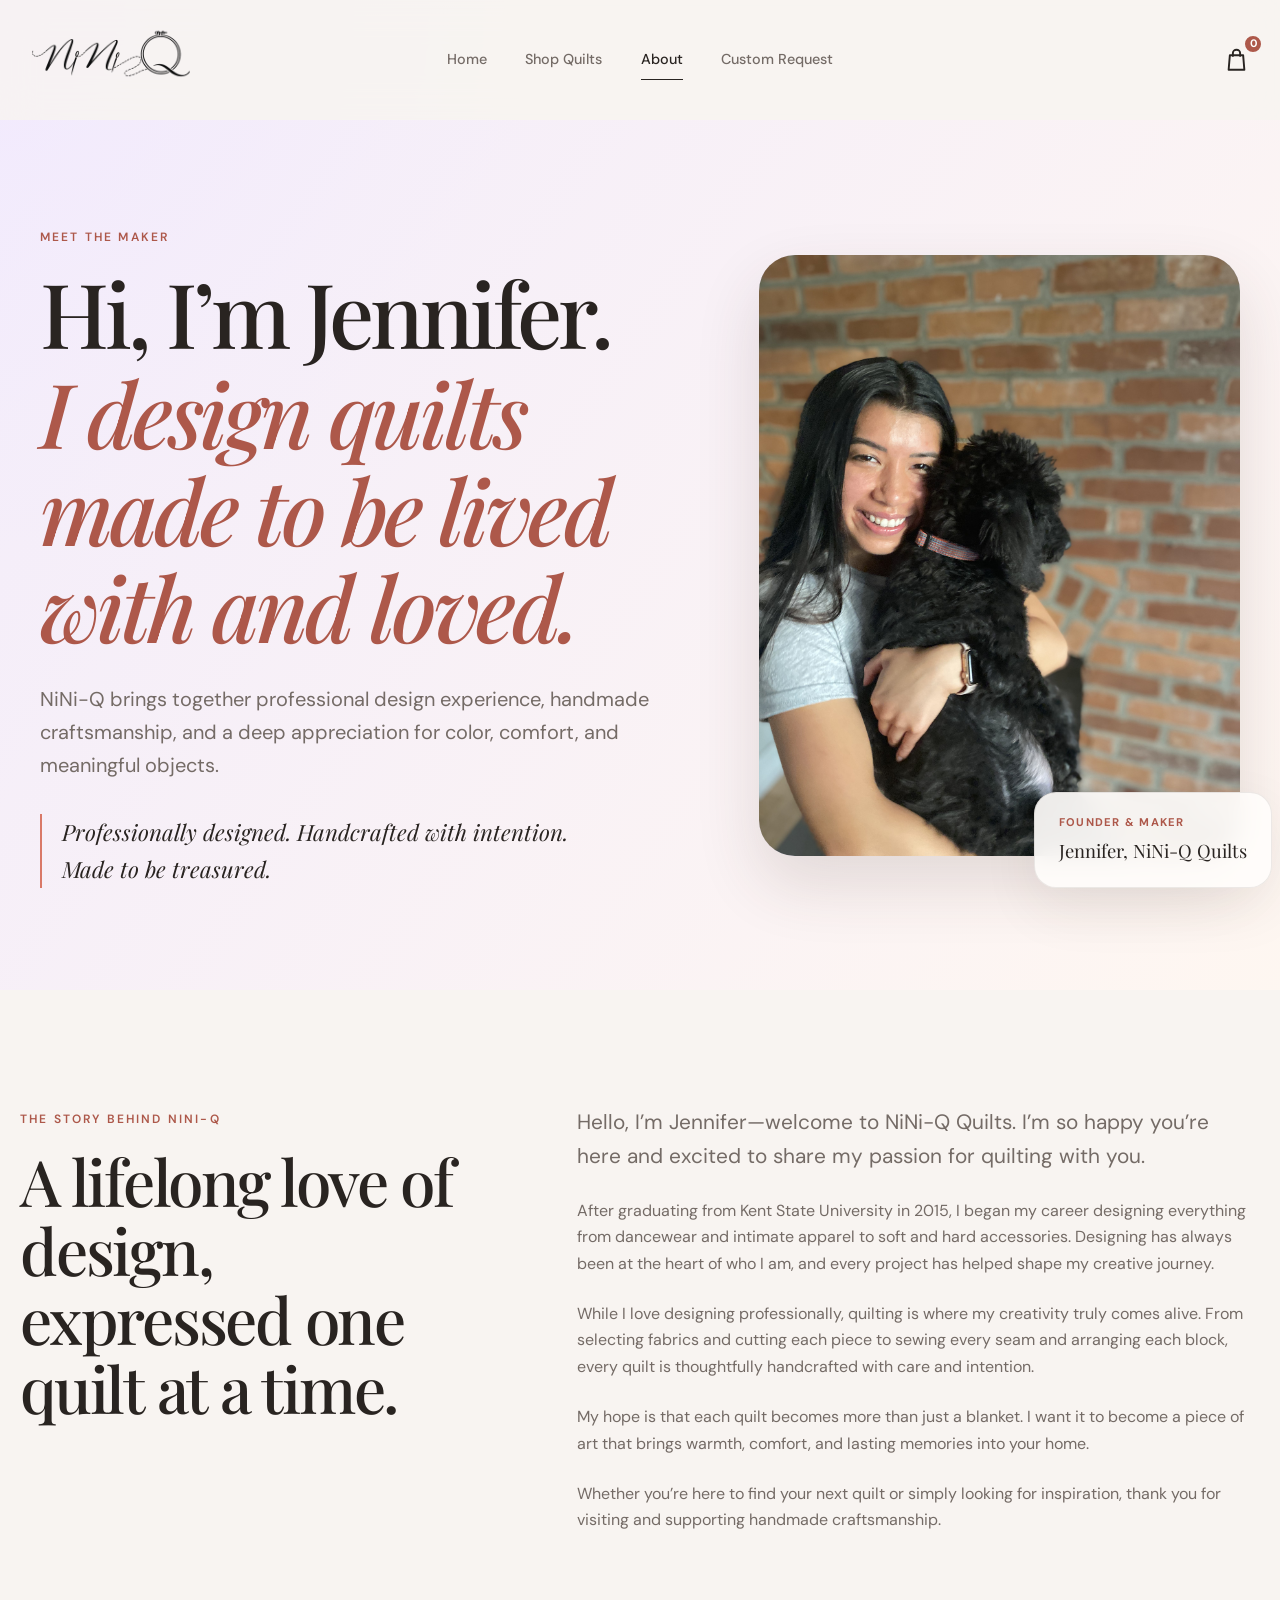
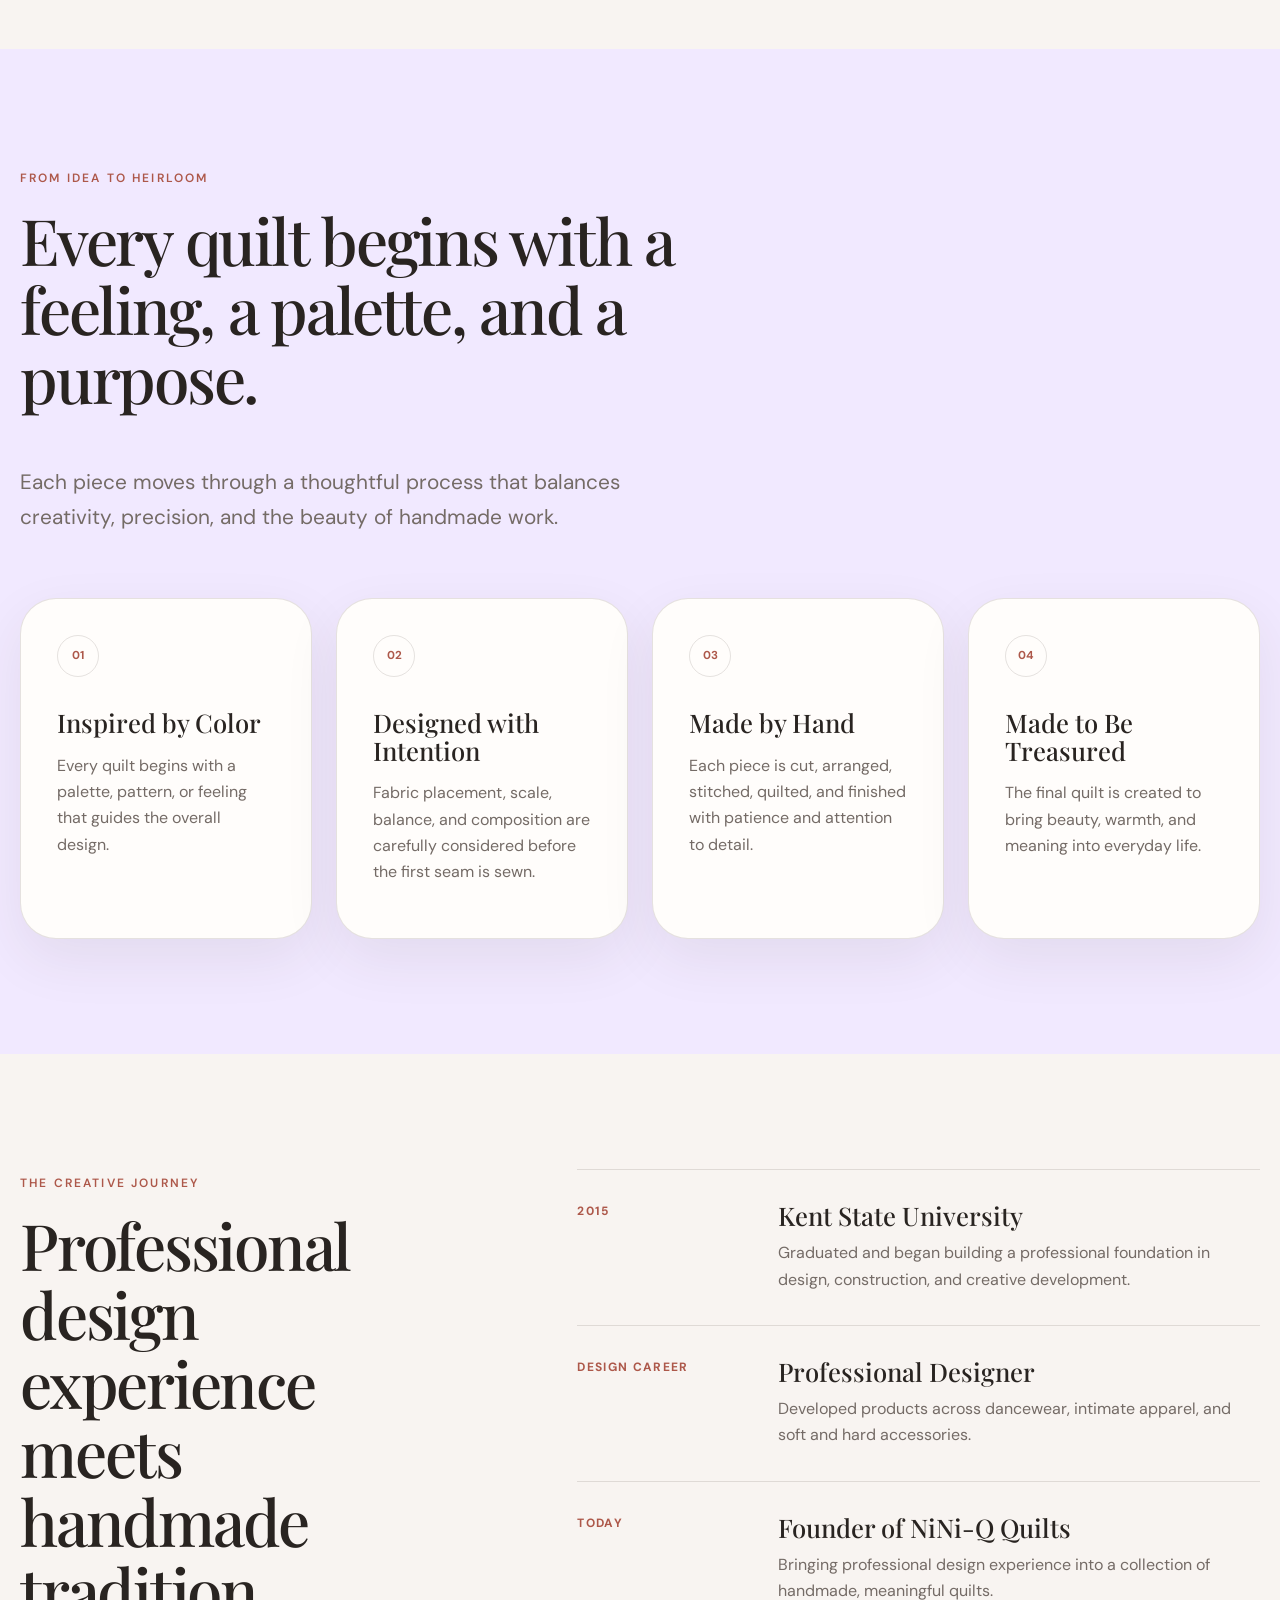
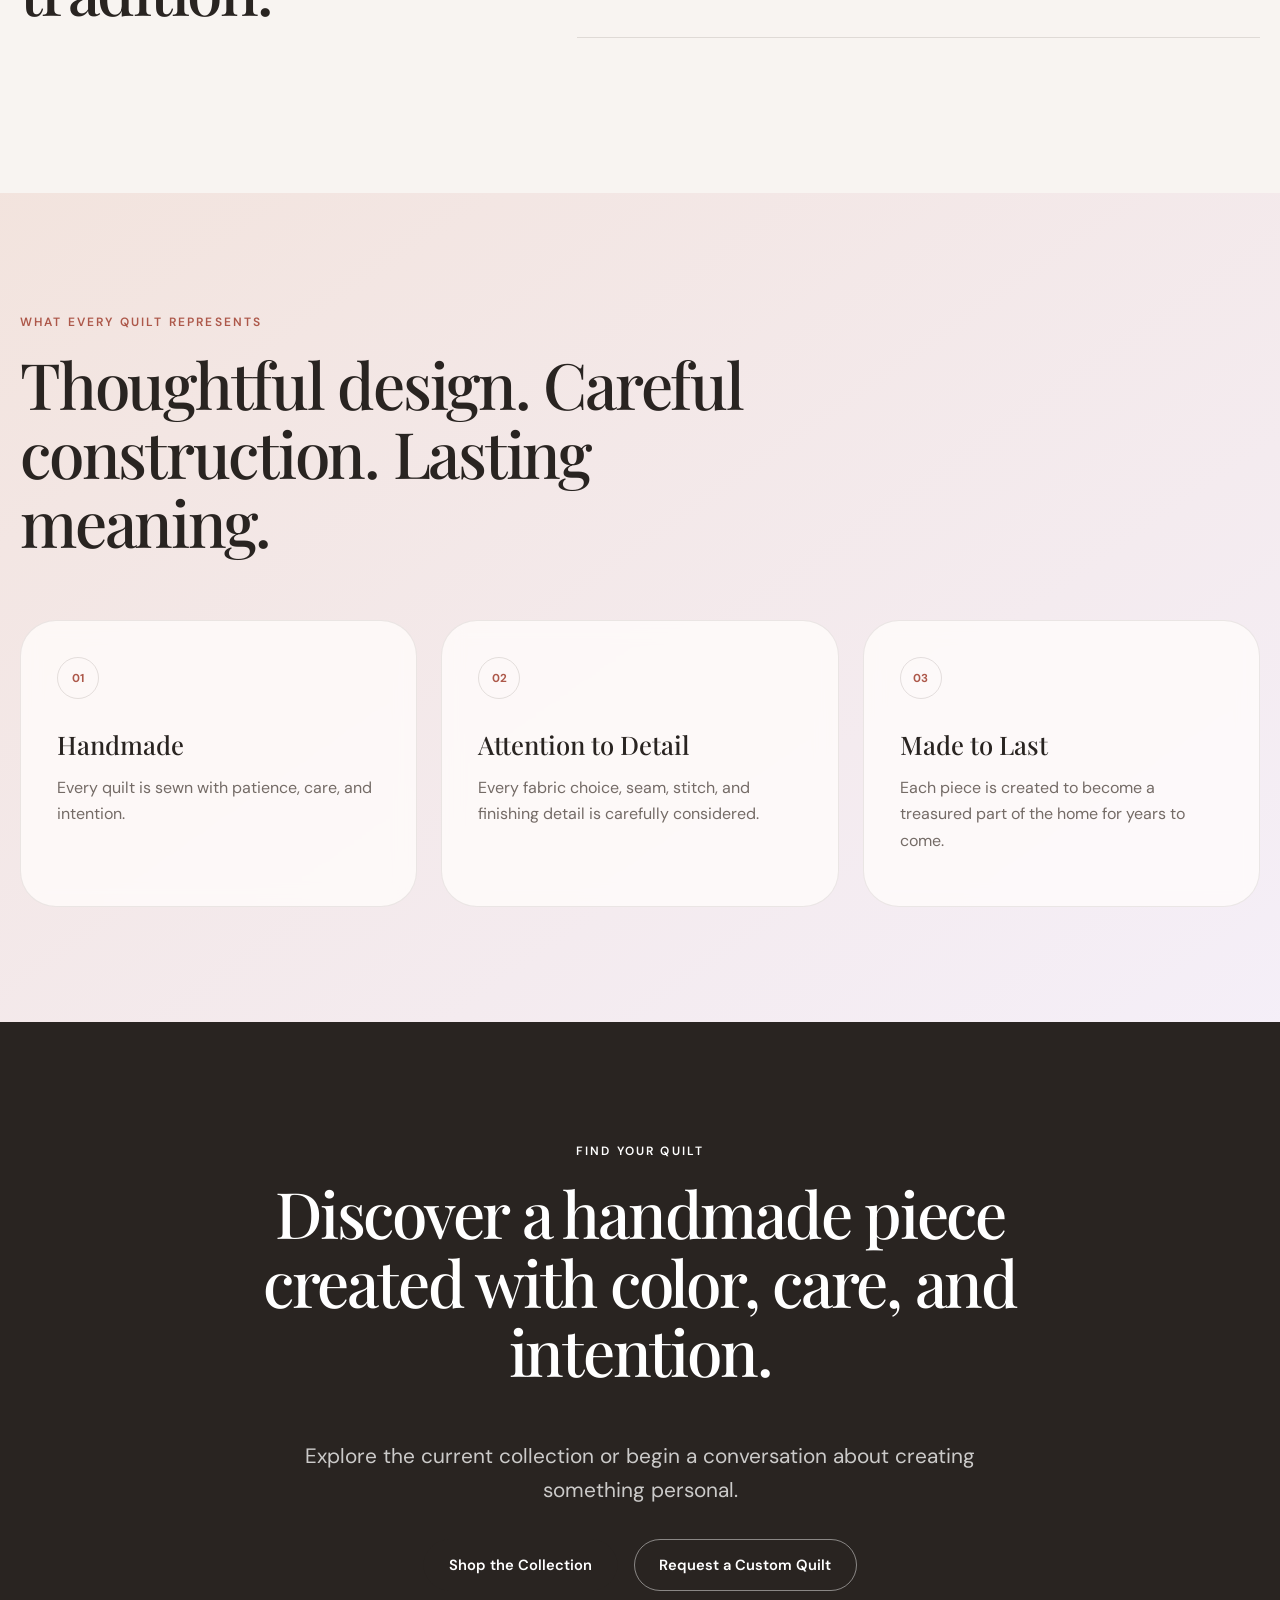
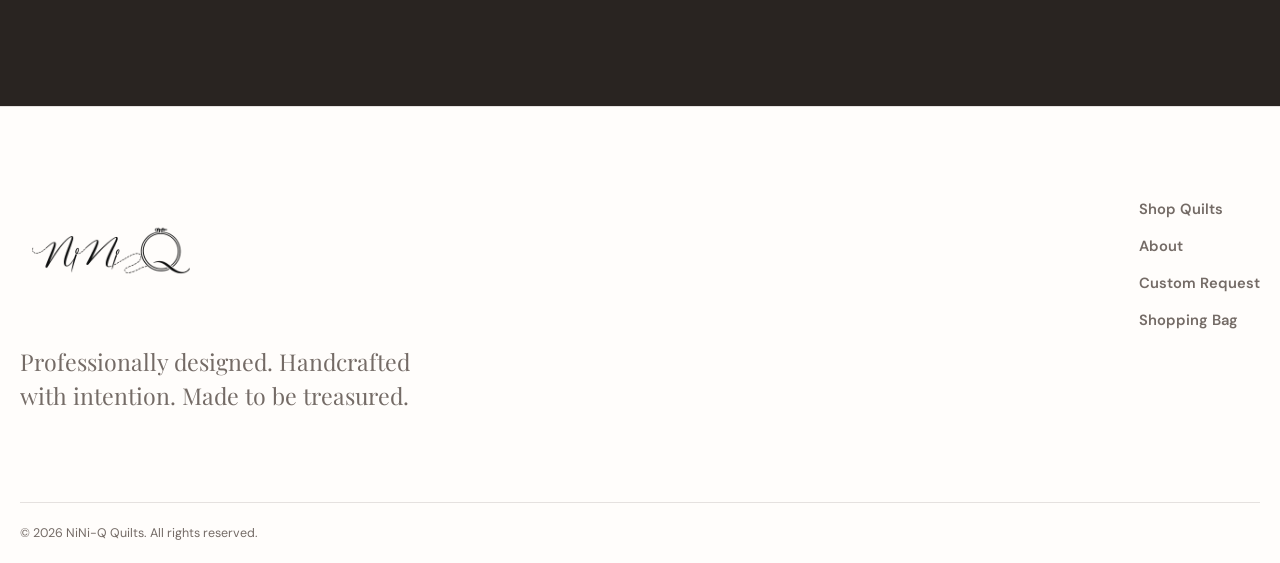
==== commit 66e16935: "Header and Footer Updates Global Header and Footer (Placed in JS) update." ====
--- a/NiNiQ_about.html
+++ b/NiNiQ_about.html
@@ -1,478 +1,417 @@
-<!DOCTYPE html>
-<html lang="en">
-
-<head>
-
-  <meta charset="utf-8">
-  <meta name="viewport" content="width=device-width, initial-scale=1">
-
-  <title>Our Story | NiNi-Q Quilts</title>
-
-  <!-- Google Fonts -->
-
-  <link rel="preconnect" href="https://fonts.googleapis.com">
-  <link rel="preconnect" href="https://fonts.gstatic.com" crossorigin>
-
-  <link
-    href="https://fonts.googleapis.com/css2?family=DM+Sans:wght@400;500;600&family=Playfair+Display:ital,wght@0,500;0,600;1,500&display=swap"
-    rel="stylesheet">
-
-  <!-- Stylesheets -->
-
-  <link href="NiNiQ_global_css.css" rel="stylesheet">
-  <link href="NiNiQ_about_css.css" rel="stylesheet">
-
-  <!-- JavaScript -->
-
-  <script src="NiNiQ_global_js.js" defer></script>
-
-</head>
-
-<body>
-
-  <!-- ================================
-       HEADER
-  ================================= -->
-
-  <header class="site-header">
-
-    <div class="header-container">
-
-      <a href="index.html" class="brand-logo" aria-label="NiNi-Q home">
-        <img src="logo.65.png" alt="NiNi-Q logo">
-      </a>
-
-      <nav class="desktop-nav" aria-label="Main navigation">
-
-        <a href="index.html">Home</a>
-        <a href="NiNiQ_quilts.html">Shop Quilts</a>
-        <a href="NiNiQ_about.html">About</a>
-        <a href="NiNiQ_custom.html">Custom Request</a>
-        <a href="NiNiQ_cart.html">Shopping Bag</a>
-
-      </nav>
-
-      <div class="header-actions">
-
-        <a href="NiNiQ_cart.html" class="cart-link" aria-label="View shopping bag">
-
-          <svg
-            class="shopping-bag-icon"
-            viewBox="0 0 24 24"
-            aria-hidden="true"
-            >
-            <path
-              d="M6.5 8.5h11l1 12h-13l1-12Z"
-            ></path>
-        
-            <path
-              d="M9 9V6.75C9 5.23 10.34 4 12 4s3 1.23 3 2.75V9"
-            ></path>
-          </svg>
-        
-          <span class="cart-count">0</span>
-      
-        </a>
-
-        <button type="button" class="menu-button" aria-label="Open navigation menu" aria-expanded="false">
-          <span></span>
-          <span></span>
-        </button>
-
-      </div>
-
-    </div>
-
-    <nav class="mobile-nav" aria-label="Mobile navigation">
-
-      <a href="index.html">Home</a>
-      <a href="NiNiQ_quilts.html">Shop Quilts</a>
-      <a href="NiNiQ_about.html">Our Story</a>
-      <a href="NiNiQ_custom.html">Custom Request</a>
-      <a href="NiNiQ_cart.html">Shopping Bag</a>
-
-    </nav>
-
-  </header>
-
-
-  <main>
-
-    <!-- ================================
-         ABOUT HERO
-    ================================= -->
-
-    <section class="about-hero">
-
-      <div class="container about-hero-layout">
-
-        <div class="about-hero-content reveal">
-
-          <span class="eyebrow">Meet the Maker</span>
-
-          <h1>
-            Hi, I’m Jennifer.
-            <em>I design quilts made to be lived with and loved.</em>
-          </h1>
-
-          <p class="about-hero-intro">
-            NiNi-Q brings together professional design experience, handmade
-            craftsmanship, and a deep appreciation for color, comfort, and
-            meaningful objects.
-          </p>
-
-          <p class="about-signature">
-            Professionally designed. Handcrafted with intention.
-            Made to be treasured.
-          </p>
-
-        </div>
-
-        <div class="about-hero-image reveal">
-
-          <div class="about-image-frame">
-
-            <img src="Jenny_Bio_Pic.jpg" alt="Jennifer, founder and designer of NiNi-Q Quilts">
-
-          </div>
-
-          <div class="about-image-caption">
-
-            <span>Founder &amp; Maker</span>
-            <p>Jennifer, NiNi-Q Quilts</p>
-
-          </div>
-
-        </div>
-
-      </div>
-
-    </section>
-
-
-    <!-- ================================
-         FOUNDER STORY
-    ================================= -->
-
-    <section class="founder-story page-section">
-
-      <div class="container founder-story-layout">
-
-        <div class="founder-story-heading reveal">
-
-          <span class="eyebrow">The Story Behind NiNi-Q</span>
-
-          <h2>
-            A lifelong love of design, expressed one quilt at a time.
-          </h2>
-
-        </div>
-
-        <div class="founder-story-copy reveal">
-
-          <p class="lead-text">
-            Hello, I’m Jennifer—welcome to NiNi-Q Quilts. I’m so happy
-            you’re here and excited to share my passion for quilting with you.
-          </p>
-
-          <p>
-            After graduating from Kent State University in 2015, I began my
-            career designing everything from dancewear and intimate apparel
-            to soft and hard accessories. Designing has always been at the
-            heart of who I am, and every project has helped shape my creative
-            journey.
-          </p>
-
-          <p>
-            While I love designing professionally, quilting is where my
-            creativity truly comes alive. From selecting fabrics and cutting
-            each piece to sewing every seam and arranging each block, every
-            quilt is thoughtfully handcrafted with care and intention.
-          </p>
-
-          <p>
-            My hope is that each quilt becomes more than just a blanket. I
-            want it to become a piece of art that brings warmth, comfort, and
-            lasting memories into your home.
-          </p>
-
-          <p>
-            Whether you’re here to find your next quilt or simply looking for
-            inspiration, thank you for visiting and supporting handmade
-            craftsmanship.
-          </p>
-
-        </div>
-
-      </div>
-
-    </section>
-
-
-    <!-- ================================
-         CREATIVE PROCESS
-    ================================= -->
-
-    <section class="creative-process page-section">
-
-      <div class="container">
-
-        <div class="section-heading reveal">
-
-          <span class="eyebrow">From Idea to Heirloom</span>
-
-          <h2>
-            Every quilt begins with a feeling, a palette, and a purpose.
-          </h2>
-
-          <p class="lead-text">
-            Each piece moves through a thoughtful process that balances
-            creativity, precision, and the beauty of handmade work.
-          </p>
-
-        </div>
-
-        <div class="process-grid">
-
-          <article class="process-card reveal">
-
-            <span class="process-number">01</span>
-
-            <h3>Inspired by Color</h3>
-
-            <p>
-              Every quilt begins with a palette, pattern, or feeling that
-              guides the overall design.
-            </p>
-
-          </article>
-
-          <article class="process-card reveal">
-
-            <span class="process-number">02</span>
-
-            <h3>Designed with Intention</h3>
-
-            <p>
-              Fabric placement, scale, balance, and composition are carefully
-              considered before the first seam is sewn.
-            </p>
-
-          </article>
-
-          <article class="process-card reveal">
-
-            <span class="process-number">03</span>
-
-            <h3>Made by Hand</h3>
-
-            <p>
-              Each piece is cut, arranged, stitched, quilted, and finished
-              with patience and attention to detail.
-            </p>
-
-          </article>
-
-          <article class="process-card reveal">
-
-            <span class="process-number">04</span>
-
-            <h3>Made to Be Treasured</h3>
-
-            <p>
-              The final quilt is created to bring beauty, warmth, and meaning
-              into everyday life.
-            </p>
-
-          </article>
-
-        </div>
-
-      </div>
-
-    </section>
-
-
-    <!-- ================================
-         CREATIVE JOURNEY
-    ================================= -->
-
-    <section class="journey page-section">
-
-      <div class="container journey-layout">
-
-        <div class="journey-heading reveal">
-
-          <span class="eyebrow">The Creative Journey</span>
-
-          <h2>
-            Professional design experience meets handmade tradition.
-          </h2>
-
-        </div>
-
-        <div class="timeline">
-
-          <article class="timeline-item reveal">
-
-            <span class="timeline-year">2015</span>
-
-            <div>
-
-              <h3>Kent State University</h3>
-
-              <p>
-                Graduated and began building a professional foundation in
-                design, construction, and creative development.
-              </p>
-
-            </div>
-
-          </article>
-
-          <article class="timeline-item reveal">
-
-            <span class="timeline-year">Design Career</span>
-
-            <div>
-
-              <h3>Professional Designer</h3>
-
-              <p>
-                Developed products across dancewear, intimate apparel, and
-                soft and hard accessories.
-              </p>
-
-            </div>
-
-          </article>
-
-          <article class="timeline-item reveal">
-
-            <span class="timeline-year">Today</span>
-
-            <div>
-
-              <h3>Founder of NiNi-Q Quilts</h3>
-
-              <p>
-                Bringing professional design experience into a collection of
-                handmade, meaningful quilts.
-              </p>
-
-            </div>
-
-          </article>
-
-        </div>
-
-      </div>
-
-    </section>
-
-
-    <!-- ================================
-         VALUES
-    ================================= -->
-
-    <section class="values page-section">
-
-      <div class="container">
-
-        <div class="section-heading reveal">
-
-          <span class="eyebrow">What Every Quilt Represents</span>
-
-          <h2>
-            Thoughtful design. Careful construction. Lasting meaning.
-          </h2>
-
-        </div>
-
-        <div class="value-grid">
-
-          <article class="value-card reveal">
-
-            <span class="value-mark">01</span>
-
-            <h3>Handmade</h3>
-
-            <p>
-              Every quilt is sewn with patience, care, and intention.
-            </p>
-
-          </article>
-
-          <article class="value-card reveal">
-
-            <span class="value-mark">02</span>
-
-            <h3>Attention to Detail</h3>
-
-            <p>
-              Every fabric choice, seam, stitch, and finishing detail is
-              carefully considered.
-            </p>
-
-          </article>
-
-          <article class="value-card reveal">
-
-            <span class="value-mark">03</span>
-
-            <h3>Made to Last</h3>
-
-            <p>
-              Each piece is created to become a treasured part of the home
-              for years to come.
-            </p>
-
-          </article>
-
-        </div>
-
-      </div>
-
-    </section>
-
-
-    <!-- ================================
-         CLOSING CTA
-    ================================= -->
-
-    <section class="about-closing page-section">
-
-      <div class="narrow-container reveal">
-
-        <span class="eyebrow">Find Your Quilt</span>
-
-        <h2>
-          Discover a handmade piece created with color, care, and intention.
-        </h2>
-
-        <p class="lead-text">
-          Explore the current collection or begin a conversation about
-          creating something personal.
-        </p>
-
-        <div class="about-closing-actions">
-
-          <a href="NiNiQ_quilts.html" class="button">
-            Shop the Collection
-          </a>
-
-          <a href="NiNiQ_custom.html" class="button button-secondary">
-            Request a Custom Quilt
-          </a>
-
-        </div>
-
-      </div>
-
-    </section>
-
-  </main>
-
-</body>
-
-</html>
+<!DOCTYPE html>
+<html lang="en">
+
+<head>
+
+  <meta charset="utf-8">
+  <meta name="viewport" content="width=device-width, initial-scale=1">
+
+  <title>About | NiNi-Q Quilts</title>
+
+  <!-- Google Fonts -->
+
+  <link rel="preconnect" href="https://fonts.googleapis.com">
+  <link rel="preconnect" href="https://fonts.gstatic.com" crossorigin>
+
+  <link
+    href="https://fonts.googleapis.com/css2?family=DM+Sans:wght@400;500;600&family=Playfair+Display:ital,wght@0,500;0,600;1,500&display=swap"
+    rel="stylesheet">
+
+  <!-- Stylesheets -->
+
+  <link href="NiNiQ_global_css.css" rel="stylesheet">
+  <link href="NiNiQ_about_css.css" rel="stylesheet">
+
+  <!-- JavaScript -->
+
+  <script src="NiNiQ_global_js.js" defer></script>
+
+</head>
+
+<body>
+
+  <div id="site-header"></div>
+
+
+  <main>
+
+    <!-- ================================
+         ABOUT HERO
+    ================================= -->
+
+    <section class="about-hero">
+
+      <div class="container about-hero-layout">
+
+        <div class="about-hero-content reveal">
+
+          <span class="eyebrow">Meet the Maker</span>
+
+          <h1>
+            Hi, I’m Jennifer.
+            <em>I design quilts made to be lived with and loved.</em>
+          </h1>
+
+          <p class="about-hero-intro">
+            NiNi-Q brings together professional design experience, handmade
+            craftsmanship, and a deep appreciation for color, comfort, and
+            meaningful objects.
+          </p>
+
+          <p class="about-signature">
+            Professionally designed. Handcrafted with intention.
+            Made to be treasured.
+          </p>
+
+        </div>
+
+        <div class="about-hero-image reveal">
+
+          <div class="about-image-frame">
+
+            <img src="Jenny_Bio_Pic.jpg" alt="Jennifer, founder and designer of NiNi-Q Quilts">
+
+          </div>
+
+          <div class="about-image-caption">
+
+            <span>Founder &amp; Maker</span>
+            <p>Jennifer, NiNi-Q Quilts</p>
+
+          </div>
+
+        </div>
+
+      </div>
+
+    </section>
+
+
+    <!-- ================================
+         FOUNDER STORY
+    ================================= -->
+
+    <section class="founder-story page-section">
+
+      <div class="container founder-story-layout">
+
+        <div class="founder-story-heading reveal">
+
+          <span class="eyebrow">The Story Behind NiNi-Q</span>
+
+          <h2>
+            A lifelong love of design, expressed one quilt at a time.
+          </h2>
+
+        </div>
+
+        <div class="founder-story-copy reveal">
+
+          <p class="lead-text">
+            Hello, I’m Jennifer—welcome to NiNi-Q Quilts. I’m so happy
+            you’re here and excited to share my passion for quilting with you.
+          </p>
+
+          <p>
+            After graduating from Kent State University in 2015, I began my
+            career designing everything from dancewear and intimate apparel
+            to soft and hard accessories. Designing has always been at the
+            heart of who I am, and every project has helped shape my creative
+            journey.
+          </p>
+
+          <p>
+            While I love designing professionally, quilting is where my
+            creativity truly comes alive. From selecting fabrics and cutting
+            each piece to sewing every seam and arranging each block, every
+            quilt is thoughtfully handcrafted with care and intention.
+          </p>
+
+          <p>
+            My hope is that each quilt becomes more than just a blanket. I
+            want it to become a piece of art that brings warmth, comfort, and
+            lasting memories into your home.
+          </p>
+
+          <p>
+            Whether you’re here to find your next quilt or simply looking for
+            inspiration, thank you for visiting and supporting handmade
+            craftsmanship.
+          </p>
+
+        </div>
+
+      </div>
+
+    </section>
+
+
+    <!-- ================================
+         CREATIVE PROCESS
+    ================================= -->
+
+    <section class="creative-process page-section">
+
+      <div class="container">
+
+        <div class="section-heading reveal">
+
+          <span class="eyebrow">From Idea to Heirloom</span>
+
+          <h2>
+            Every quilt begins with a feeling, a palette, and a purpose.
+          </h2>
+
+          <p class="lead-text">
+            Each piece moves through a thoughtful process that balances
+            creativity, precision, and the beauty of handmade work.
+          </p>
+
+        </div>
+
+        <div class="process-grid">
+
+          <article class="process-card reveal">
+
+            <span class="process-number">01</span>
+
+            <h3>Inspired by Color</h3>
+
+            <p>
+              Every quilt begins with a palette, pattern, or feeling that
+              guides the overall design.
+            </p>
+
+          </article>
+
+          <article class="process-card reveal">
+
+            <span class="process-number">02</span>
+
+            <h3>Designed with Intention</h3>
+
+            <p>
+              Fabric placement, scale, balance, and composition are carefully
+              considered before the first seam is sewn.
+            </p>
+
+          </article>
+
+          <article class="process-card reveal">
+
+            <span class="process-number">03</span>
+
+            <h3>Made by Hand</h3>
+
+            <p>
+              Each piece is cut, arranged, stitched, quilted, and finished
+              with patience and attention to detail.
+            </p>
+
+          </article>
+
+          <article class="process-card reveal">
+
+            <span class="process-number">04</span>
+
+            <h3>Made to Be Treasured</h3>
+
+            <p>
+              The final quilt is created to bring beauty, warmth, and meaning
+              into everyday life.
+            </p>
+
+          </article>
+
+        </div>
+
+      </div>
+
+    </section>
+
+
+    <!-- ================================
+         CREATIVE JOURNEY
+    ================================= -->
+
+    <section class="journey page-section">
+
+      <div class="container journey-layout">
+
+        <div class="journey-heading reveal">
+
+          <span class="eyebrow">The Creative Journey</span>
+
+          <h2>
+            Professional design experience meets handmade tradition.
+          </h2>
+
+        </div>
+
+        <div class="timeline">
+
+          <article class="timeline-item reveal">
+
+            <span class="timeline-year">2015</span>
+
+            <div>
+
+              <h3>Kent State University</h3>
+
+              <p>
+                Graduated and began building a professional foundation in
+                design, construction, and creative development.
+              </p>
+
+            </div>
+
+          </article>
+
+          <article class="timeline-item reveal">
+
+            <span class="timeline-year">Design Career</span>
+
+            <div>
+
+              <h3>Professional Designer</h3>
+
+              <p>
+                Developed products across dancewear, intimate apparel, and
+                soft and hard accessories.
+              </p>
+
+            </div>
+
+          </article>
+
+          <article class="timeline-item reveal">
+
+            <span class="timeline-year">Today</span>
+
+            <div>
+
+              <h3>Founder of NiNi-Q Quilts</h3>
+
+              <p>
+                Bringing professional design experience into a collection of
+                handmade, meaningful quilts.
+              </p>
+
+            </div>
+
+          </article>
+
+        </div>
+
+      </div>
+
+    </section>
+
+
+    <!-- ================================
+         VALUES
+    ================================= -->
+
+    <section class="values page-section">
+
+      <div class="container">
+
+        <div class="section-heading reveal">
+
+          <span class="eyebrow">What Every Quilt Represents</span>
+
+          <h2>
+            Thoughtful design. Careful construction. Lasting meaning.
+          </h2>
+
+        </div>
+
+        <div class="value-grid">
+
+          <article class="value-card reveal">
+
+            <span class="value-mark">01</span>
+
+            <h3>Handmade</h3>
+
+            <p>
+              Every quilt is sewn with patience, care, and intention.
+            </p>
+
+          </article>
+
+          <article class="value-card reveal">
+
+            <span class="value-mark">02</span>
+
+            <h3>Attention to Detail</h3>
+
+            <p>
+              Every fabric choice, seam, stitch, and finishing detail is
+              carefully considered.
+            </p>
+
+          </article>
+
+          <article class="value-card reveal">
+
+            <span class="value-mark">03</span>
+
+            <h3>Made to Last</h3>
+
+            <p>
+              Each piece is created to become a treasured part of the home
+              for years to come.
+            </p>
+
+          </article>
+
+        </div>
+
+      </div>
+
+    </section>
+
+
+    <!-- ================================
+         CLOSING CTA
+    ================================= -->
+
+    <section class="about-closing page-section">
+
+      <div class="narrow-container reveal">
+
+        <span class="eyebrow">Find Your Quilt</span>
+
+        <h2>
+          Discover a handmade piece created with color, care, and intention.
+        </h2>
+
+        <p class="lead-text">
+          Explore the current collection or begin a conversation about
+          creating something personal.
+        </p>
+
+        <div class="about-closing-actions">
+
+          <a href="NiNiQ_quilts.html" class="button">
+            Shop the Collection
+          </a>
+
+          <a href="NiNiQ_custom.html" class="button button-secondary">
+            Request a Custom Quilt
+          </a>
+
+        </div>
+
+      </div>
+
+    </section>
+
+  </main>
+
+  <div id="site-footer"></div>
+
+</body>
+
+</html>
--- a/NiNiQ_global_css.css
+++ b/NiNiQ_global_css.css
@@ -285,7 +285,7 @@
 
 
 
-@media (max-width: 760px) {
+@media (max-width: 760px) {
   .brand-logo img {
     width: 105px;
   }
@@ -338,27 +338,60 @@
   display: flex;
   align-items: center;
   justify-self: end;
-  gap: 1rem;
+  gap: 0.6rem;
 }
 
 .cart-link {
+  position: relative;
   display: inline-flex;
   align-items: center;
-  gap: 0.55rem;
-  font-size: 0.88rem;
-  font-weight: 600;
-}
+  justify-content: center;
+  width: 48px;
+  height: 48px;
+  color: var(--color-text);
+}
+
+
+.shopping-bag-icon {
+  display: block;
+  width: 29px;
+  height: 29px;
+  overflow: visible;
+  fill: none;
+  stroke: currentColor;
+  stroke-width: 1.6;
+  stroke-linecap: round;
+  stroke-linejoin: round;
+  transition:
+    color 180ms ease,
+    transform 180ms ease;
+}
+
+
+.cart-link:hover .shopping-bag-icon {
+  color: var(--color-coral-dark);
+  transform: translateY(-1px);
+
+}
+
 
 .cart-count {
+  position: absolute;
+  top: -2px;
+  right: -3px;
   display: inline-flex;
-  width: 28px;
-  height: 28px;
+  min-width: 20px;
+  height: 20px;
   align-items: center;
   justify-content: center;
-  border-radius: 50%;
-  background: var(--color-text);
+  padding-inline: 4px;
+  border: 2px solid var(--color-background);
+  border-radius: 999px;
+  background: var(--color-coral-dark);
   color: var(--color-white);
-  font-size: 0.75rem;
+  font-size: 0.68rem;
+  font-weight: 700;
+  line-height: 1;
 }
 
 .cart-count.bump {
@@ -409,6 +442,17 @@
    MOBILE NAVIGATION
 ================================================== */
 
+
+/* Mobile layout */
+
+.mobile-nav {
+  display: none;
+}
+
+.menu-button {
+  display: none;
+}
+   
 @media (max-width: 760px) {
   .header-container {
     min-height: 72px;
@@ -448,17 +492,96 @@
     font-family: var(--font-heading);
     font-size: 1.65rem;
   }
-
-  .cart-link>span:first-child {
-    display: none;
-  }
-}
-
-
-
-/* ==================================================
-   SCROLL REVEAL
-================================================== */
+}
+
+
+/* ==================================================
+   FOOTER
+================================================== */
+
+.site-footer {
+  border-top: 1px solid var(--color-border);
+  background: var(--color-surface);
+}
+
+.footer-container {
+  display: grid;
+  width: min(calc(100% - 40px), var(--page-width));
+  align-items: start;
+  gap: 3rem;
+  margin-inline: auto;
+  padding-block: clamp(3.5rem, 7vw, 6rem);
+  grid-template-columns: minmax(0, 1.4fr) minmax(250px, 1fr);
+}
+
+.footer-brand {
+  max-width: 500px;
+}
+
+.footer-logo {
+  display: inline-block;
+  margin-bottom: 1.25rem;
+}
+
+.footer-logo img {
+  width: clamp(145px, 14vw, 185px);
+  height: auto;
+}
+
+.footer-brand p {
+  max-width: 440px;
+  margin-bottom: 0;
+  font-family: var(--font-heading);
+  font-size: clamp(1.15rem, 2vw, 1.45rem);
+  line-height: 1.45;
+}
+
+.footer-nav {
+  display: grid;
+  align-content: start;
+  justify-content: end;
+  gap: 0.8rem;
+}
+
+.footer-nav a {
+  color: var(--color-muted);
+  font-size: 0.92rem;
+  font-weight: 600;
+  transition: color var(--transition);
+}
+
+.footer-nav a:hover,
+.footer-nav a:focus-visible {
+  color: var(--color-coral-dark);
+}
+
+.footer-bottom {
+  width: min(calc(100% - 40px), var(--page-width));
+  margin-inline: auto;
+  padding-block: 1.25rem;
+  border-top: 1px solid var(--color-border);
+}
+
+.footer-bottom p {
+  margin: 0;
+  font-size: 0.78rem;
+}
+
+@media (max-width: 760px) {
+  .footer-container {
+    grid-template-columns: 1fr;
+  }
+
+  .footer-nav {
+    justify-content: start;
+  }
+}
+
+
+
+/* ==================================================
+   SCROLL REVEAL
+================================================== */
 
 .reveal {
   opacity: 0;
@@ -488,4 +611,6 @@
     opacity: 1;
     transform: none;
   }
-}+}
+
+   
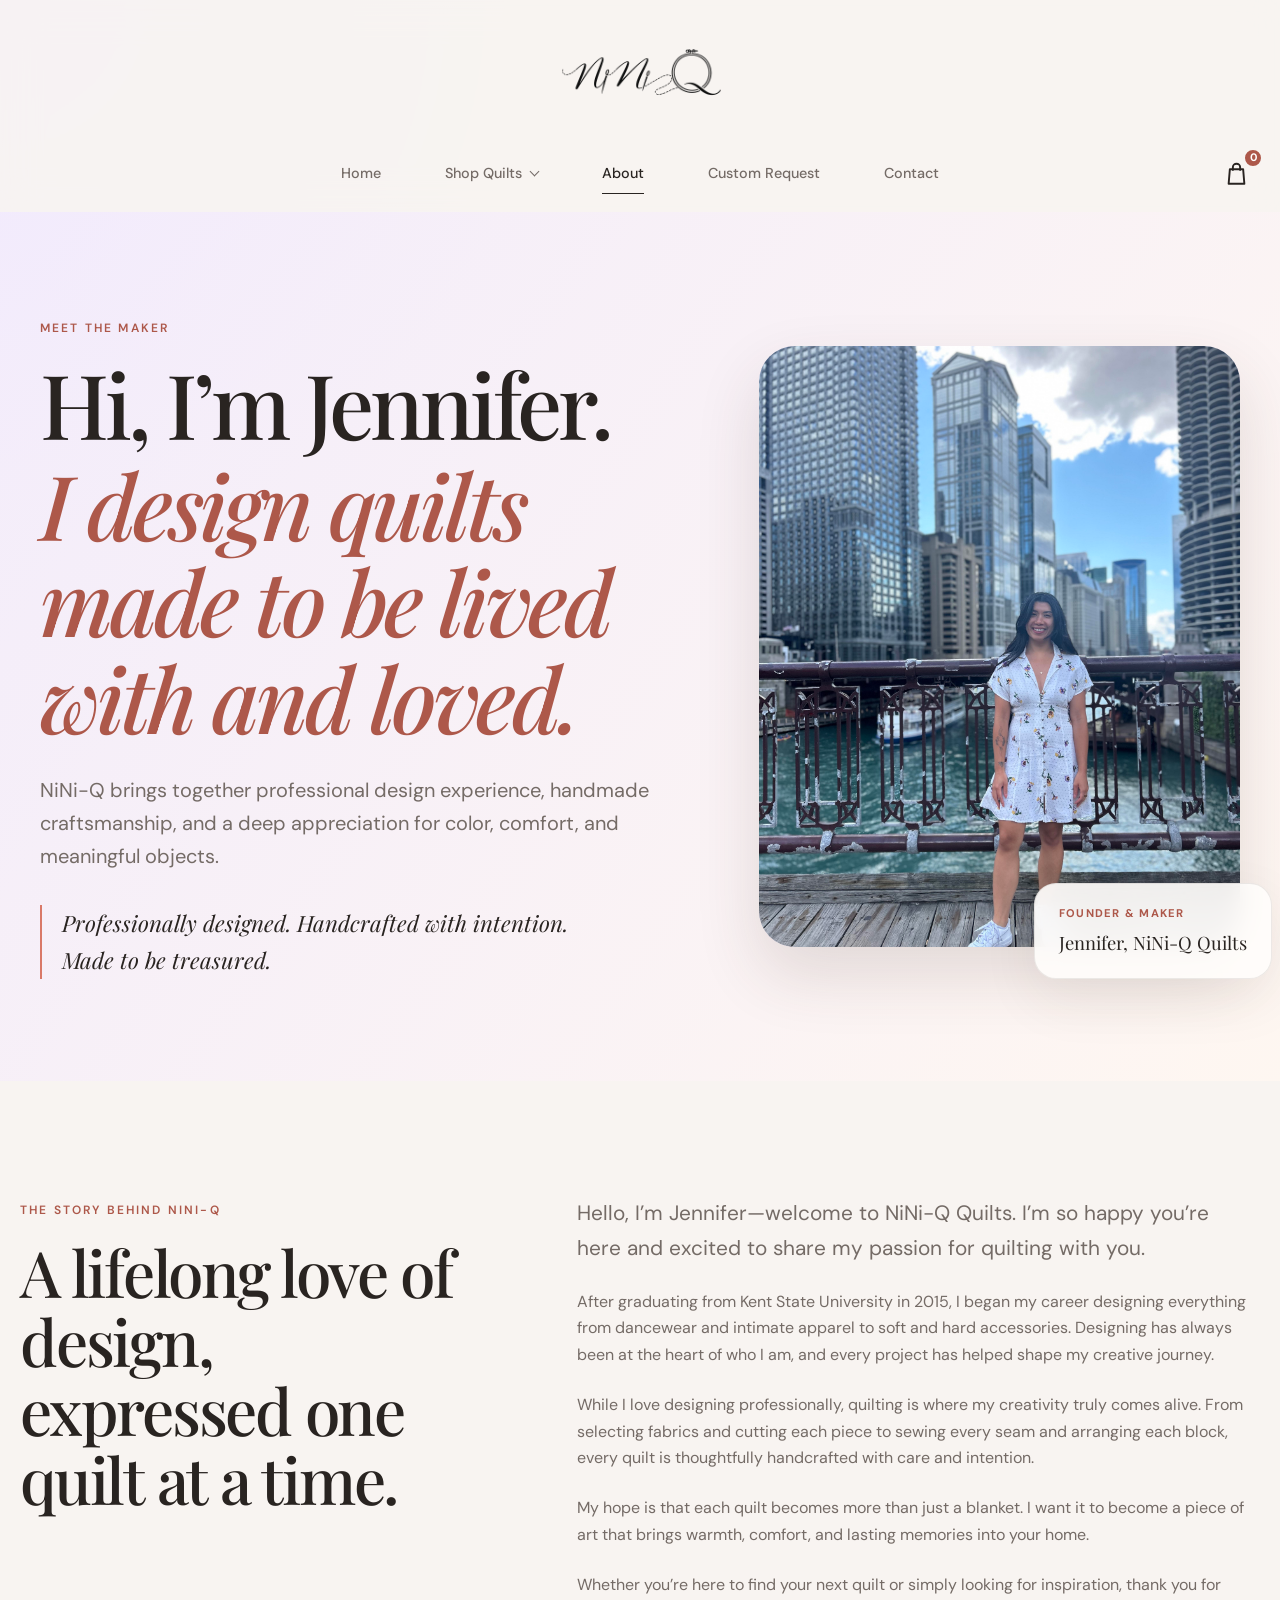
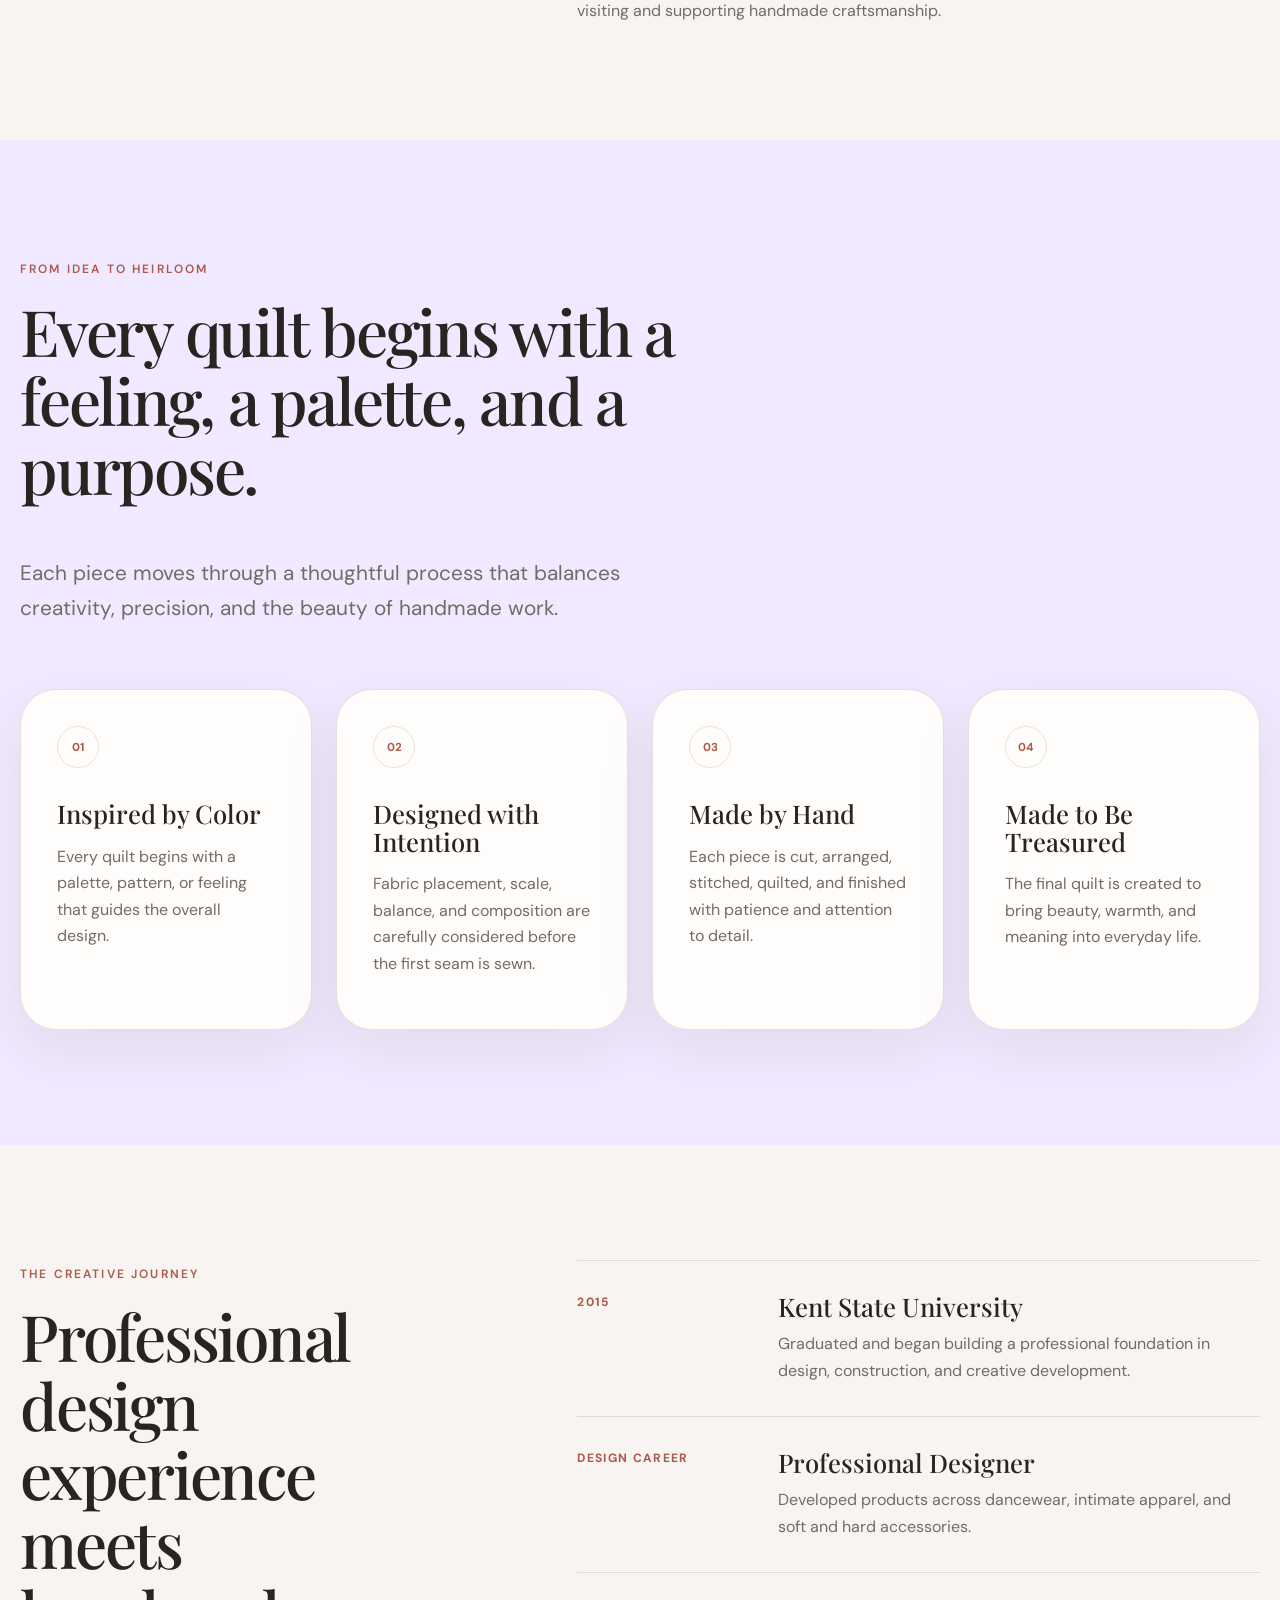
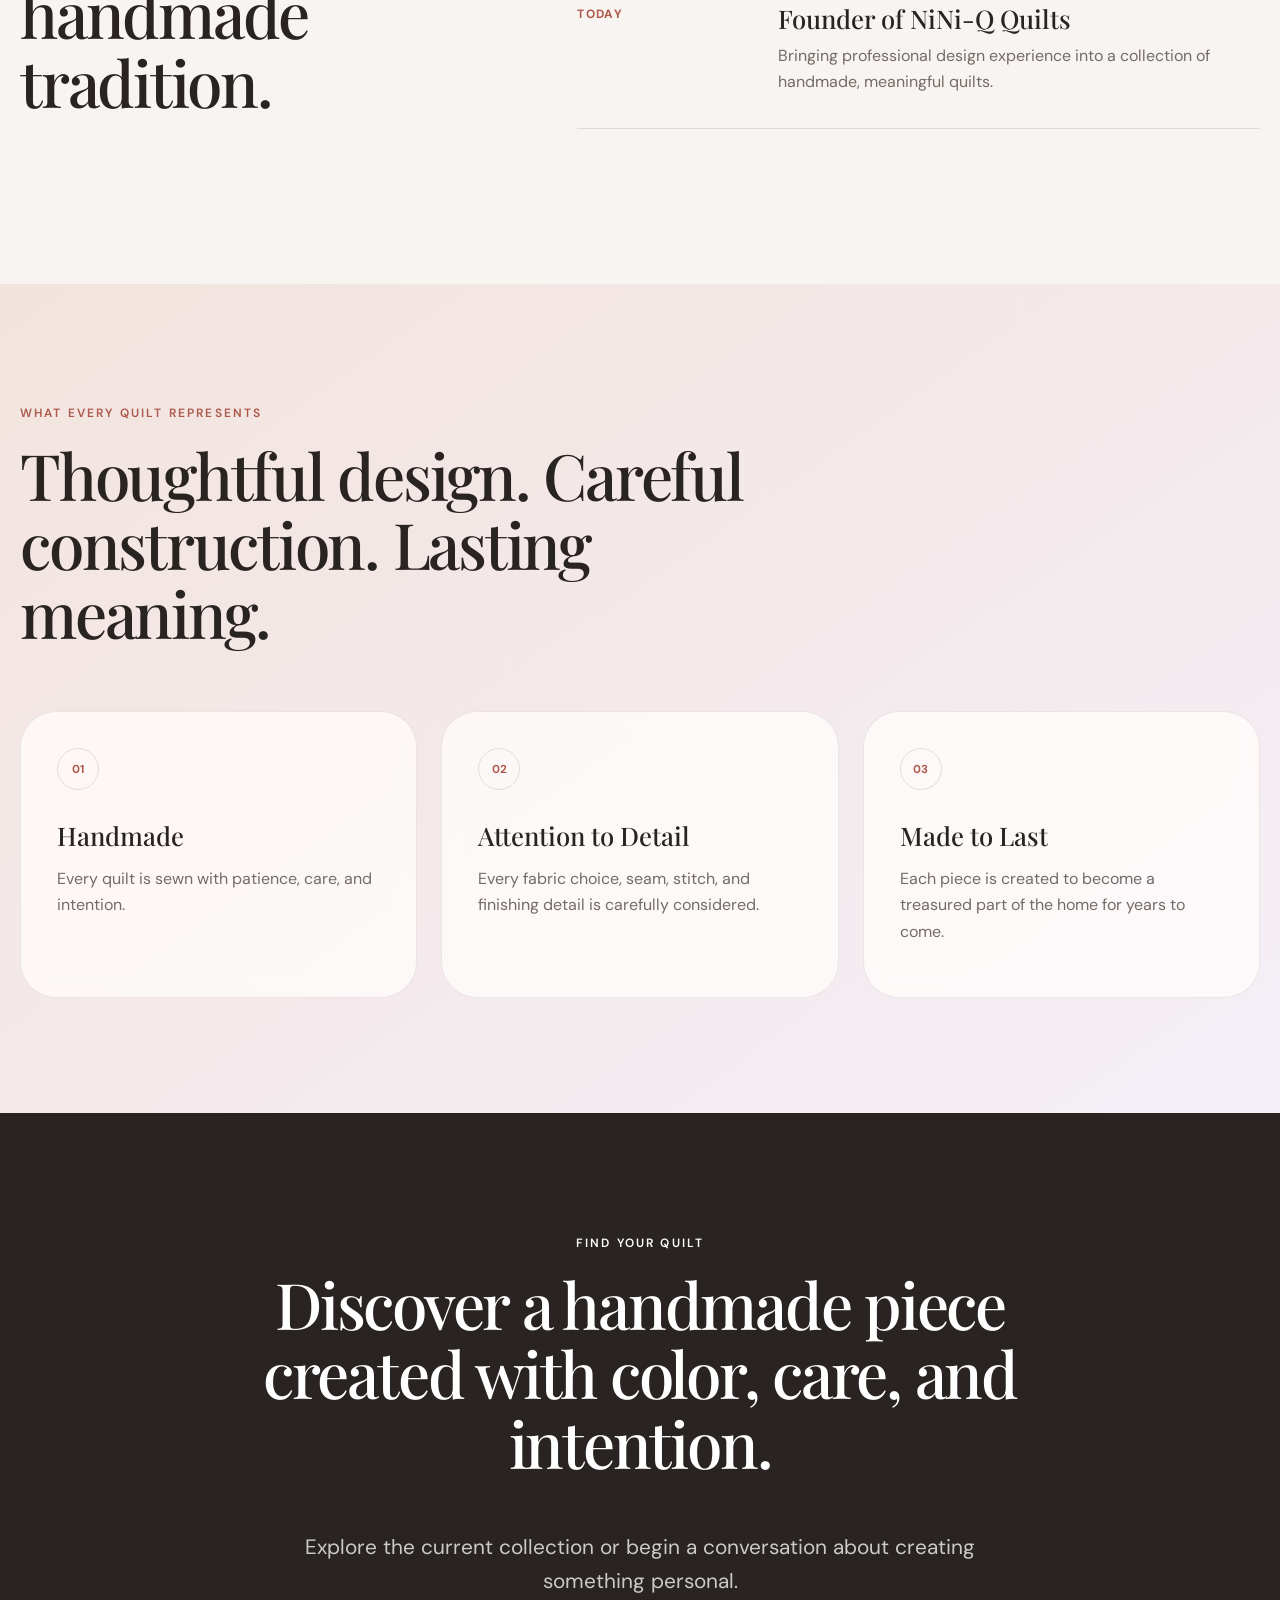
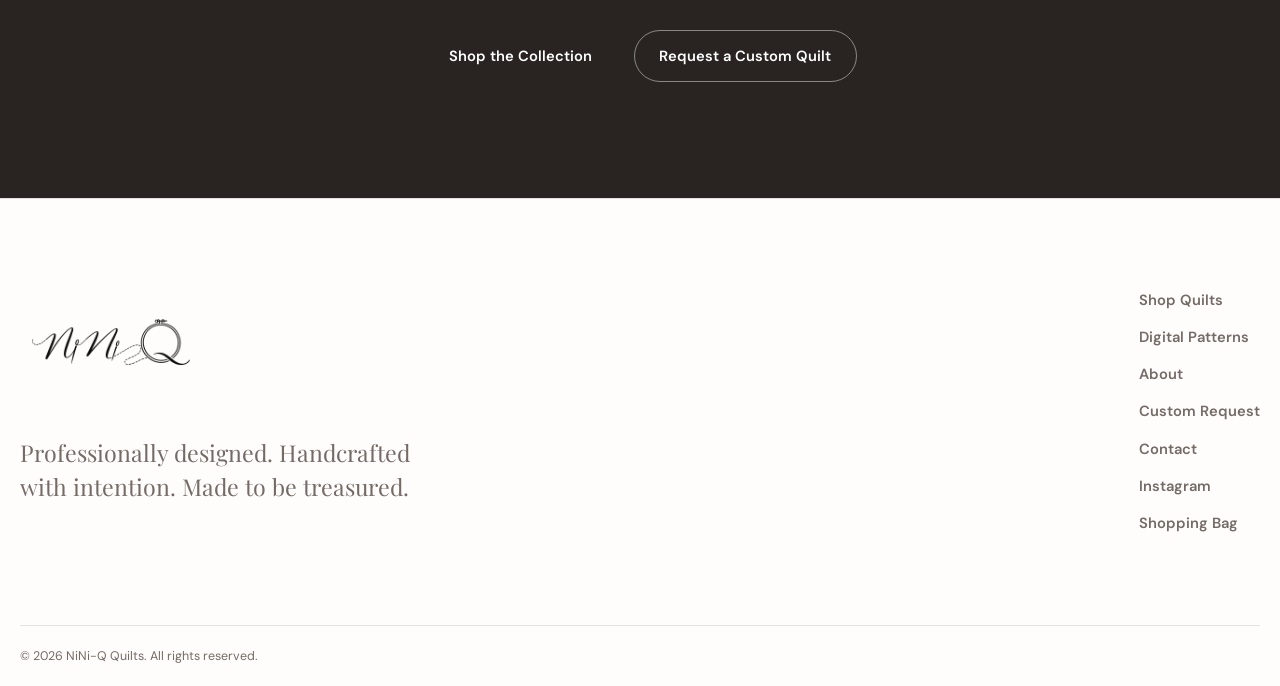
==== commit f84f0b6f: "about pic update" ====
--- a/NiNiQ_about.html
+++ b/NiNiQ_about.html
@@ -69,7 +69,7 @@
 
           <div class="about-image-frame">
 
-            <img src="Jenny_Bio_Pic.jpg" alt="Jennifer, founder and designer of NiNi-Q Quilts">
+            <img src="bio_pic_2.jpg" alt="Jennifer, founder and designer of NiNi-Q Quilts">
 
           </div>
 
--- a/NiNiQ_global_css.css
+++ b/NiNiQ_global_css.css
@@ -256,21 +256,29 @@
   box-shadow: 0 10px 35px rgba(53, 39, 33, 0.05);
 }
 
-.header-container {
-  display: grid;
-  width: min(calc(100% - 40px), var(--page-width));
-  min-height: 84px;
-  align-items: center;
-  margin-inline: auto;
-  grid-template-columns: 1fr auto 1fr;
-}
+.header-container {
+  display: grid;
+  width: min(calc(100% - 40px), var(--page-width));
+  align-items: center;
+  gap: 0.75rem 1rem;
+  margin-inline: auto;
+  padding-block: 1.15rem 0.8rem;
+  grid-template-columns: 1fr auto 1fr;
+  grid-template-rows: auto auto;
+}
 
 
 /* Brand Logo CSS*/
 
 
-.brand-logo img {
-  width: clamp(150px, 14vw, 190px);
+.brand-logo {
+  grid-column: 1 / -1;
+  grid-row: 1;
+  justify-self: center;
+}
+
+.brand-logo img {
+  width: clamp(155px, 14vw, 195px);
   height: auto;
   display: block;
   transition: transform var(--transition);
@@ -281,25 +289,14 @@
 }
 
 
-/* Mobile Brand Logo CSS*/
-
-
-
-@media (max-width: 760px) {
-  .brand-logo img {
-    width: 105px;
-  }
-}
-
-
-
-
-.desktop-nav {
-  display: flex;
-  align-items: center;
-  justify-content: center;
-  gap: clamp(1.3rem, 3vw, 2.75rem);
-}
+.desktop-nav {
+  display: flex;
+  grid-column: 1 / -1;
+  grid-row: 2;
+  align-items: center;
+  justify-content: center;
+  gap: clamp(2.25rem, 5vw, 4.75rem);
+}
 
 .desktop-nav a {
   position: relative;
@@ -328,17 +325,96 @@
   color: var(--color-text);
 }
 
-.desktop-nav a:hover::after,
-.desktop-nav a.active::after {
-  transform: scaleX(1);
-  transform-origin: left;
-}
-
-.header-actions {
-  display: flex;
-  align-items: center;
-  justify-self: end;
-  gap: 0.6rem;
+.desktop-nav a:hover::after,
+.desktop-nav a.active::after {
+  transform: scaleX(1);
+  transform-origin: left;
+}
+
+.nav-dropdown {
+  position: relative;
+}
+
+.nav-dropdown-trigger {
+  display: inline-flex;
+  align-items: center;
+  gap: 0.55rem;
+}
+
+.dropdown-arrow {
+  display: inline-block;
+  width: 7px;
+  height: 7px;
+  border-right: 1px solid currentColor;
+  border-bottom: 1px solid currentColor;
+  transform: translateY(-2px) rotate(45deg);
+  transition: transform var(--transition);
+}
+
+.nav-dropdown-menu {
+  position: absolute;
+  top: calc(100% + 0.75rem);
+  left: 50%;
+  display: grid;
+  width: 210px;
+  padding: 0.65rem;
+  border: 1px solid var(--color-border);
+  border-radius: var(--radius-small);
+  background: rgba(255, 253, 251, 0.98);
+  box-shadow: var(--shadow-soft);
+  opacity: 0;
+  pointer-events: none;
+  transform: translate(-50%, 8px);
+  transition:
+    opacity var(--transition),
+    transform var(--transition);
+}
+
+.nav-dropdown-menu::before {
+  position: absolute;
+  right: 0;
+  bottom: 100%;
+  left: 0;
+  height: 0.8rem;
+  content: "";
+}
+
+.nav-dropdown:hover .nav-dropdown-menu,
+.nav-dropdown:focus-within .nav-dropdown-menu {
+  opacity: 1;
+  pointer-events: auto;
+  transform: translate(-50%, 0);
+}
+
+.nav-dropdown:hover .dropdown-arrow,
+.nav-dropdown:focus-within .dropdown-arrow {
+  transform: translateY(2px) rotate(225deg);
+}
+
+.nav-dropdown-menu a {
+  padding: 0.75rem 0.85rem;
+  border-radius: 8px;
+  color: var(--color-muted);
+}
+
+.nav-dropdown-menu a::after {
+  display: none;
+}
+
+.nav-dropdown-menu a:hover,
+.nav-dropdown-menu a.active {
+  background: var(--color-surface-soft);
+  color: var(--color-text);
+}
+
+.header-actions {
+  display: flex;
+  z-index: 1;
+  grid-column: 3;
+  grid-row: 2;
+  align-items: center;
+  justify-self: end;
+  gap: 0.6rem;
 }
 
 .cart-link {
@@ -453,19 +529,37 @@
   display: none;
 }
    
-@media (max-width: 760px) {
-  .header-container {
-    min-height: 72px;
-    grid-template-columns: 1fr auto;
-  }
+@media (max-width: 760px) {
+  .header-container {
+    min-height: 72px;
+    gap: 0;
+    padding-block: 0;
+    grid-template-columns: 1fr auto;
+    grid-template-rows: 1fr;
+  }
+
+  .brand-logo {
+    grid-column: 1;
+    grid-row: 1;
+    justify-self: start;
+  }
+
+  .brand-logo img {
+    width: 105px;
+  }
 
   .desktop-nav {
     display: none;
   }
 
-  .menu-button {
-    display: block;
-  }
+  .menu-button {
+    display: block;
+  }
+
+  .header-actions {
+    grid-column: 2;
+    grid-row: 1;
+  }
 
   .mobile-nav {
     display: grid;
@@ -479,19 +573,61 @@
       opacity 250ms ease;
   }
 
-  .mobile-nav.open {
-    max-height: 450px;
+  .mobile-nav.open {
+    max-height: 650px;
     padding-top: 1.5rem;
     padding-bottom: 2rem;
     border-top: 1px solid var(--color-border);
     opacity: 1;
   }
 
-  .mobile-nav a {
-    padding-block: 0.8rem;
-    font-family: var(--font-heading);
-    font-size: 1.65rem;
-  }
+  .mobile-nav a {
+    padding-block: 0.8rem;
+    font-family: var(--font-heading);
+    font-size: 1.65rem;
+  }
+
+  .mobile-shop-toggle {
+    display: flex;
+    width: 100%;
+    align-items: center;
+    justify-content: space-between;
+    padding: 0.8rem 0;
+    border: 0;
+    background: transparent;
+    color: var(--color-text);
+    font-family: var(--font-heading);
+    font-size: 1.65rem;
+    text-align: left;
+    cursor: pointer;
+  }
+
+  .mobile-shop-toggle.open .dropdown-arrow {
+    transform: translateY(2px) rotate(225deg);
+  }
+
+  .mobile-shop-menu {
+    display: grid;
+    max-height: 0;
+    padding-left: 1rem;
+    overflow: hidden;
+    opacity: 0;
+    transition:
+      max-height 350ms ease,
+      opacity 250ms ease;
+  }
+
+  .mobile-shop-menu.open {
+    max-height: 180px;
+    opacity: 1;
+  }
+
+  .mobile-shop-menu a {
+    padding-block: 0.55rem;
+    color: var(--color-muted);
+    font-family: var(--font-body);
+    font-size: 1rem;
+  }
 }
 
 
@@ -583,18 +719,21 @@
    SCROLL REVEAL
 ================================================== */
 
-.reveal {
-  opacity: 0;
-  transform: translateY(28px);
-  transition:
-    opacity 700ms ease,
-    transform 700ms ease;
-}
-
-.reveal.visible {
-  opacity: 1;
-  transform: translateY(0);
-}
+.reveal {
+  opacity: 0;
+  transform: translateY(28px);
+  transition:
+    opacity 700ms ease,
+    transform 700ms ease;
+  transition-delay: var(--reveal-delay, 0ms);
+  will-change: opacity, transform;
+}
+
+.reveal.visible {
+  opacity: 1;
+  transform: translateY(0);
+  will-change: auto;
+}
 
 @media (prefers-reduced-motion: reduce) {
 
